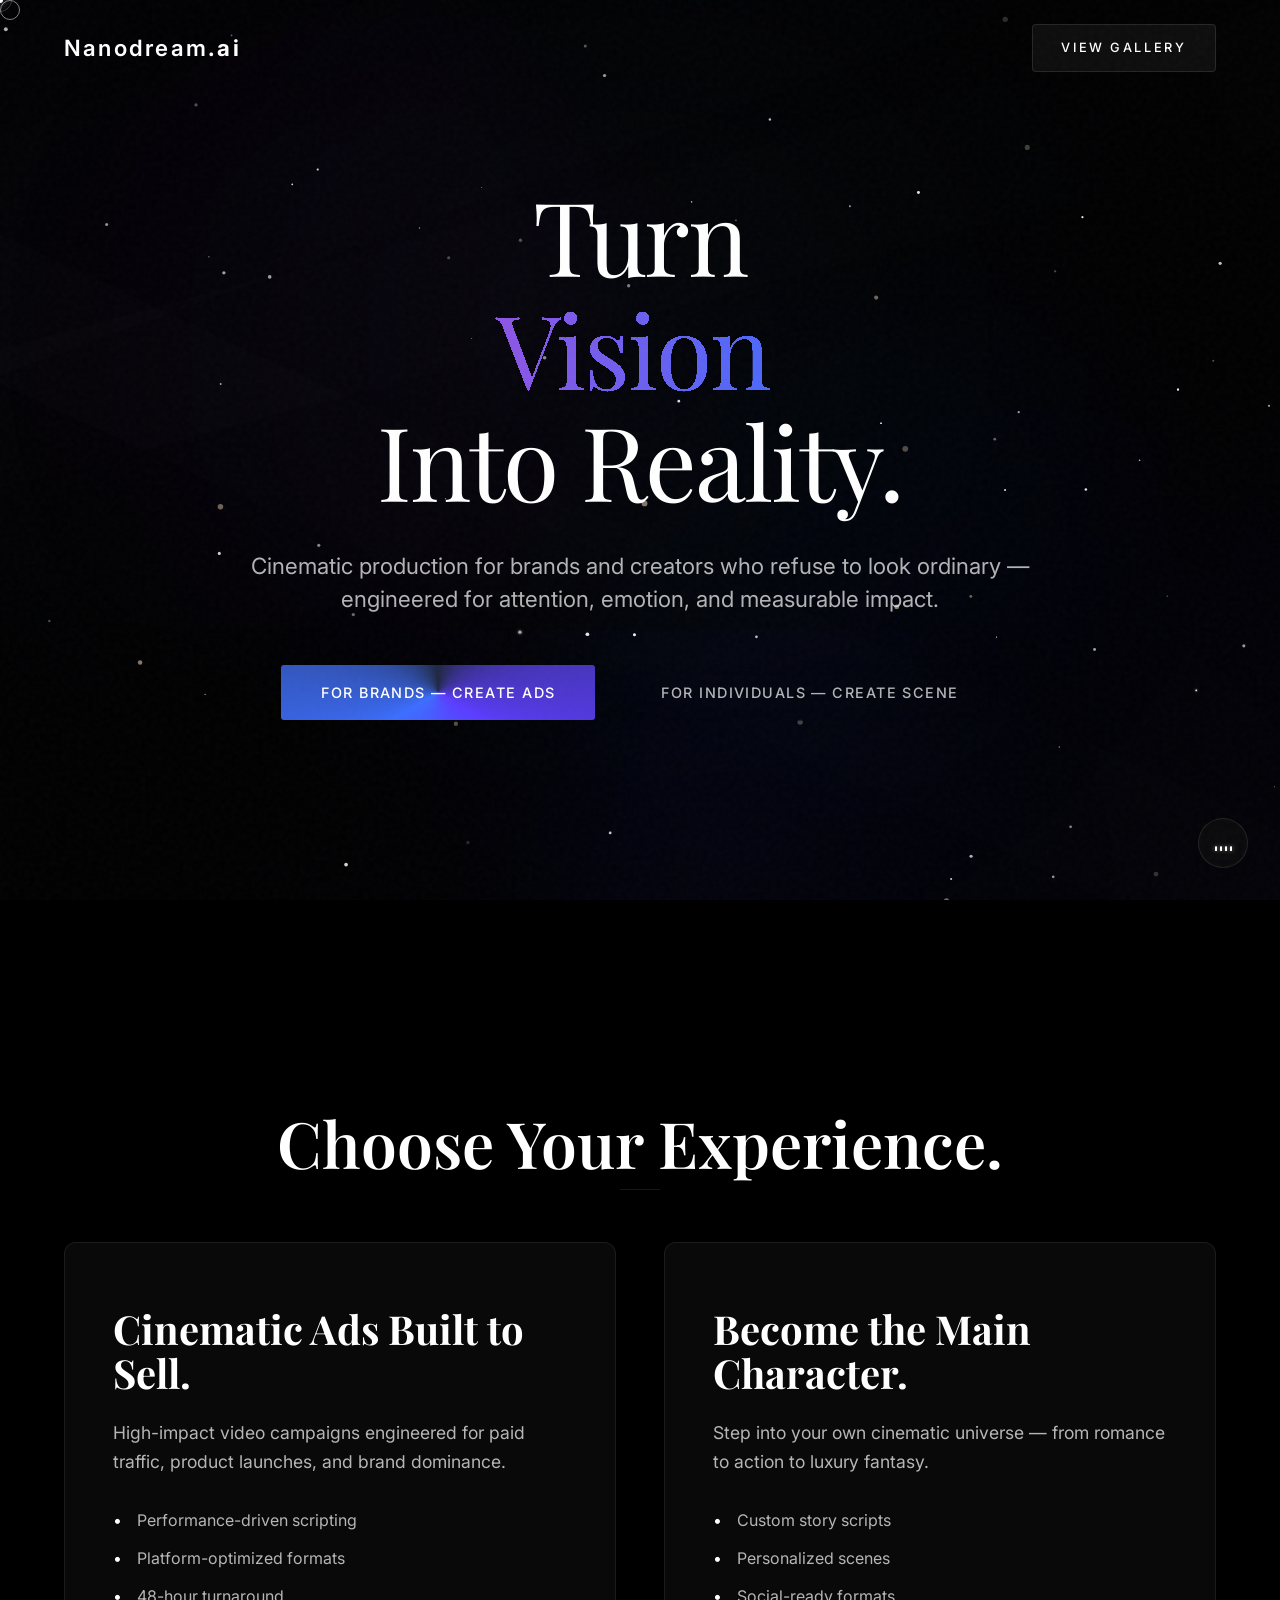
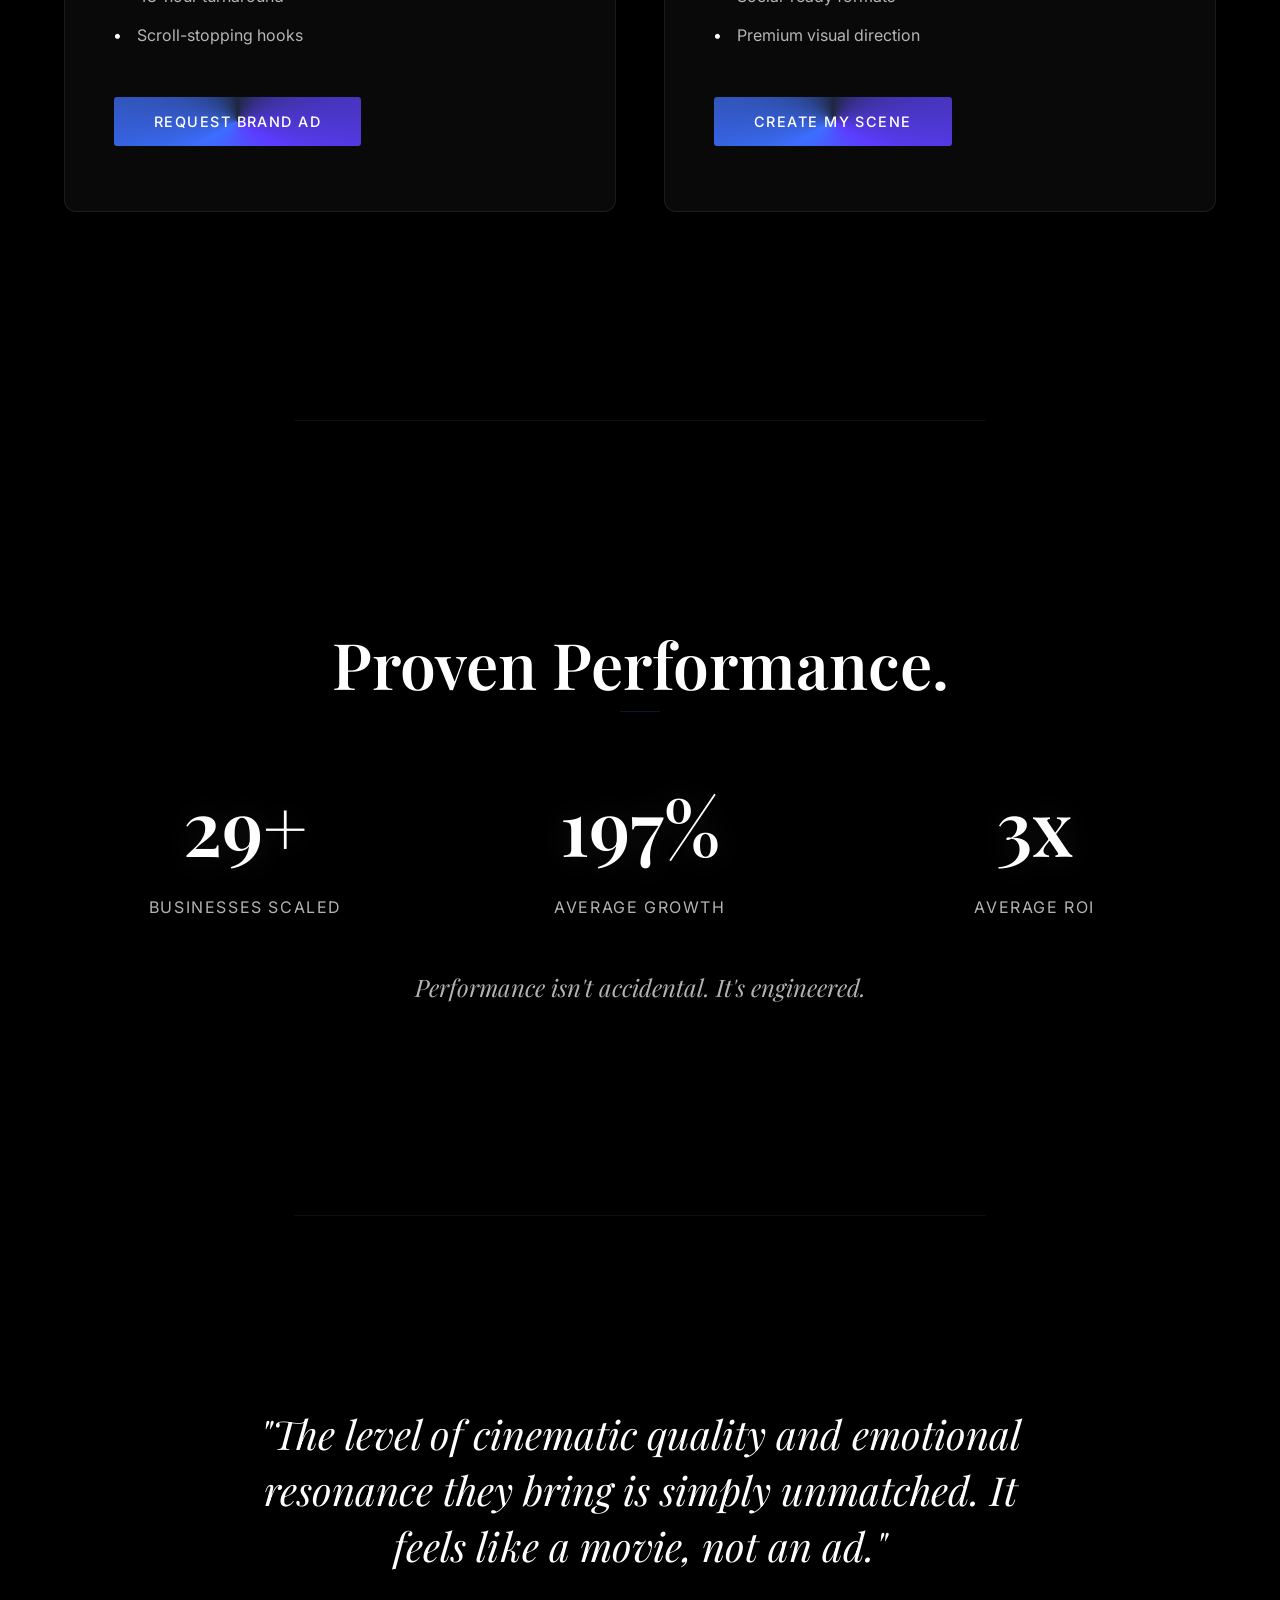
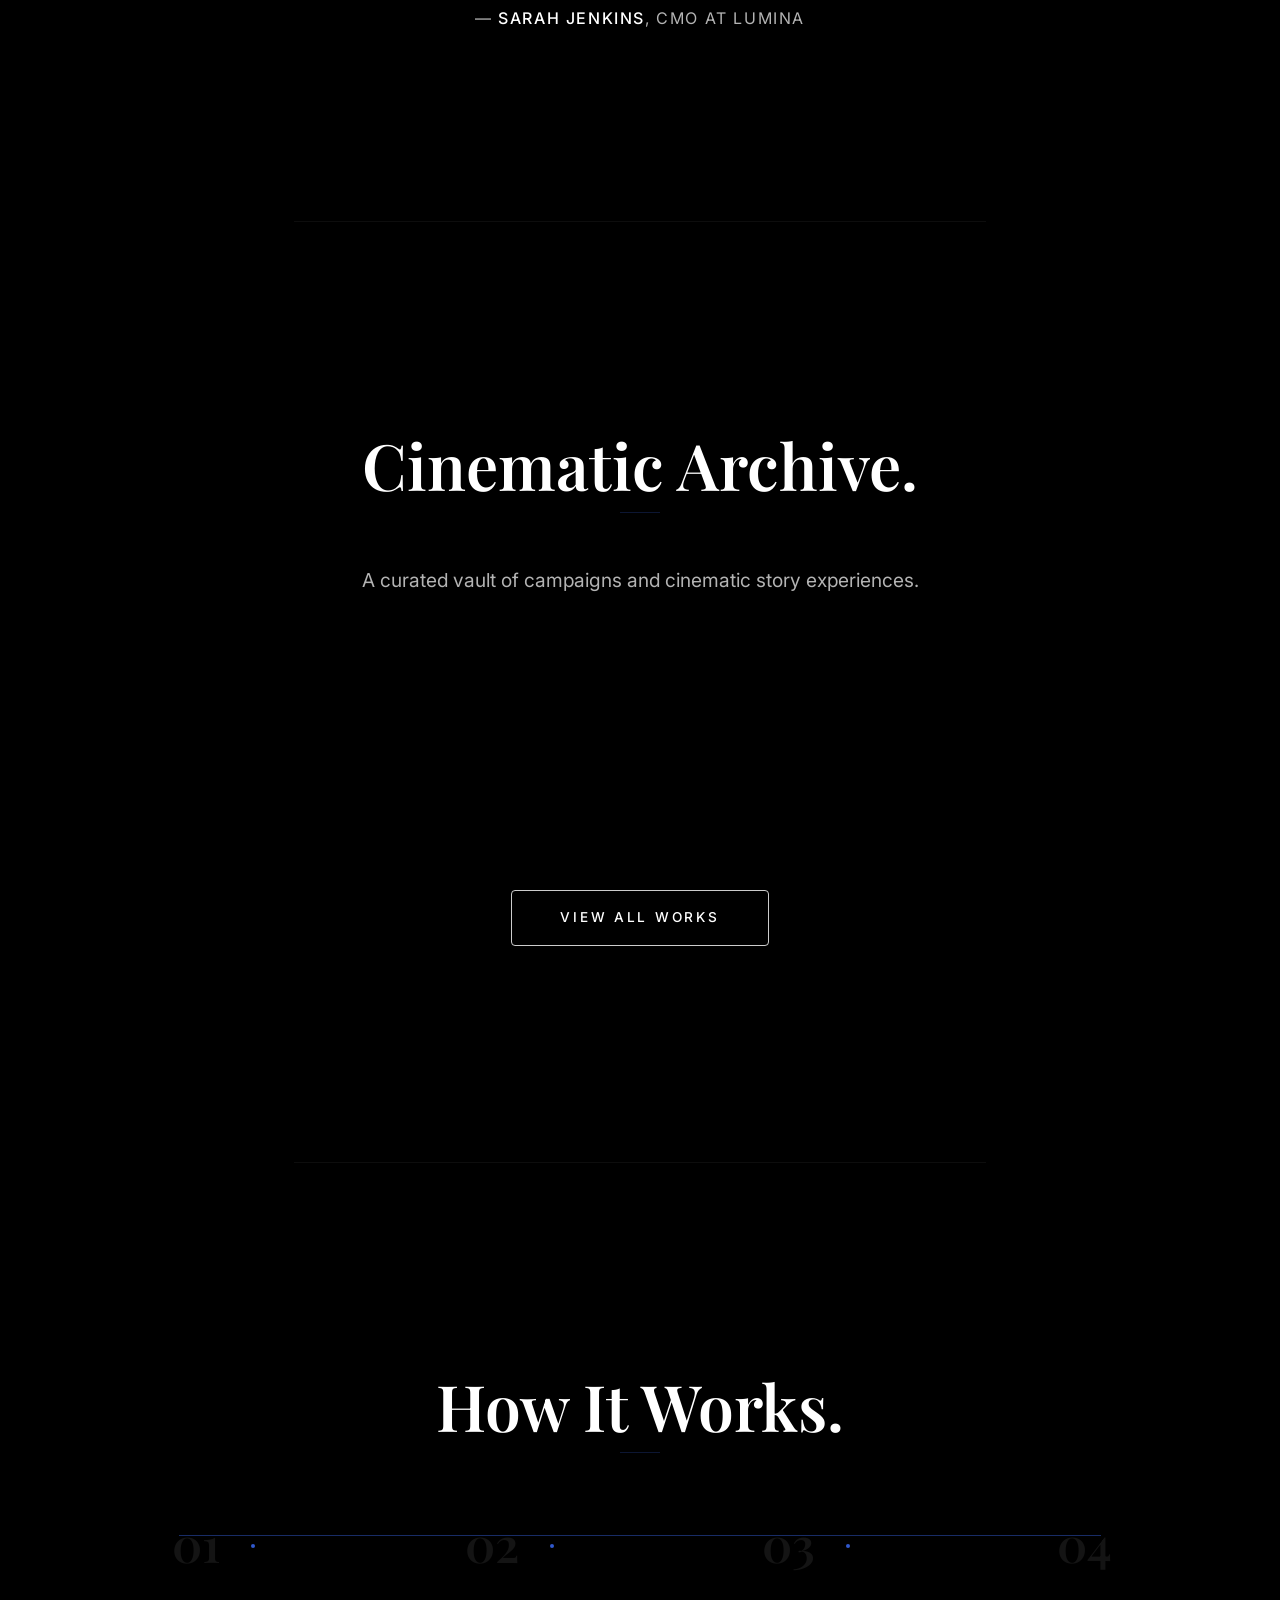
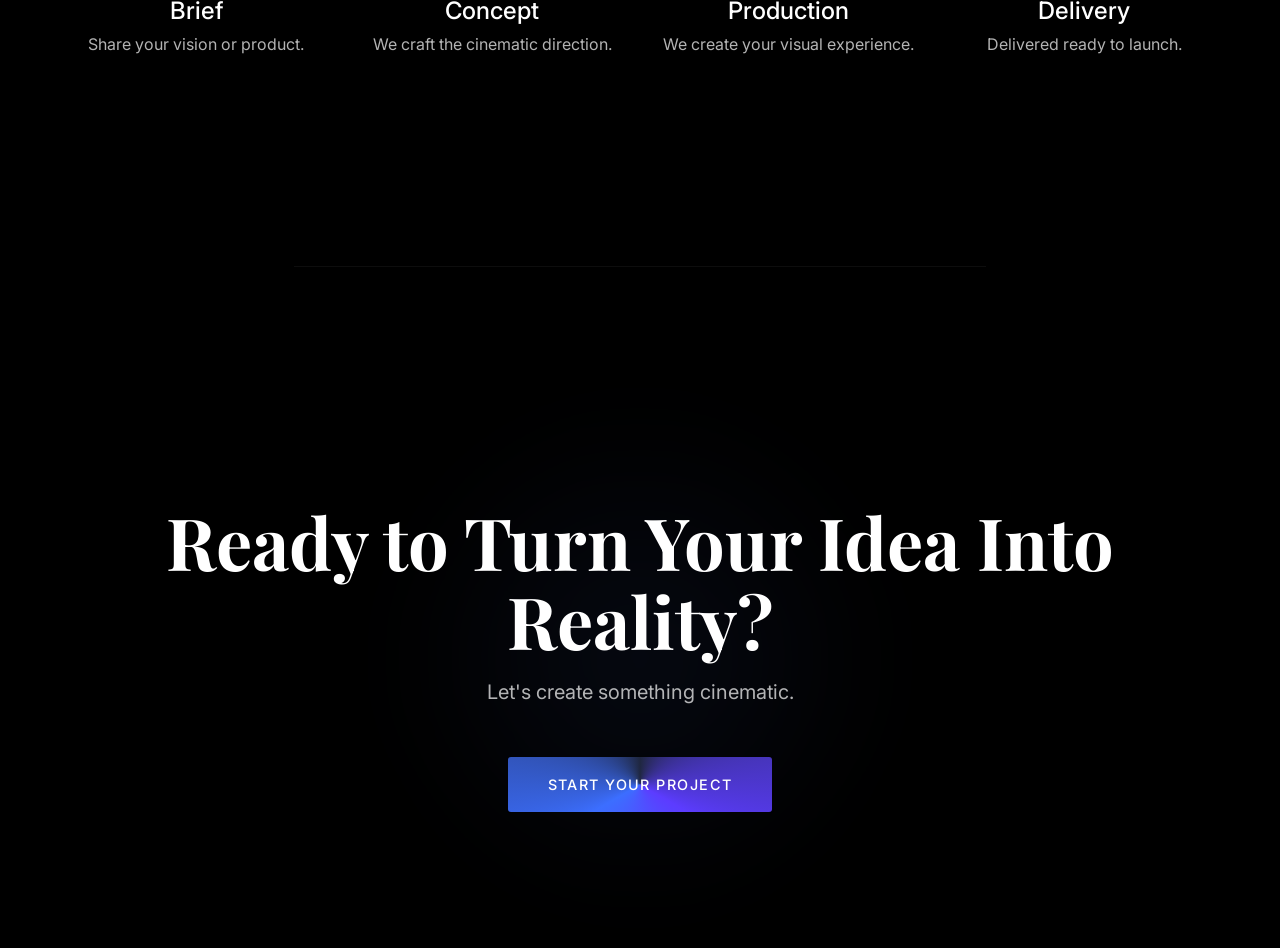
==== index.html @ 4ea8f108 "Add files via upload" ====
<!DOCTYPE html>
<html lang="en">

<head>
    <meta charset="UTF-8">
    <meta name="viewport" content="width=device-width, initial-scale=1.0">
    <title>nanodream.ai - Cinematic Production Studio</title>
    <meta name="description"
        content="Cinematic production for brands and creators who refuse to look ordinary — engineered for attention, emotion, and measurable impact.">

    <!-- Google Fonts -->
    <link rel="preconnect" href="https://fonts.googleapis.com">
    <link rel="preconnect" href="https://fonts.gstatic.com" crossorigin>
    <link
        href="https://fonts.googleapis.com/css2?family=Inter:wght@400;500;600&family=Playfair+Display:wght@400;600;700&display=swap"
        rel="stylesheet">

    <link rel="stylesheet" href="styles.css">
</head>

<body>
    <!-- Premium Enhancements UI -->
    <div id="letterbox-top"></div>
    <div id="letterbox-bottom"></div>
    <div id="scroll-progress"></div>
    <div id="cursor-dot"></div>
    <div id="cursor-trail"></div>
    <div id="film-grain"></div>

    <!-- Deep Space Atmosphere System -->
    <div id="horizon-glow"></div>
    <div id="cosmic-dust">
        <div class="dust-lane lane-1"></div>
        <div class="dust-lane lane-2"></div>
        <div class="dust-lane lane-3"></div>
    </div>
    <div id="nebula-clouds">
        <div class="nebula-blob blob-1"></div>
        <div class="nebula-blob blob-2"></div>
        <div class="nebula-blob blob-3"></div>
        <div class="nebula-blob blob-4"></div>
        <div class="nebula-blob blob-5"></div>
    </div>
    <div id="orbital-ring"></div>
    <div id="shooting-star-container"></div>
    <canvas id="starchamber"></canvas>
    <canvas id="embers-canvas"></canvas>
    <div id="galaxy-mist"></div>

    <header class="site-header">
        <div class="brand-logo">Nanodream<span class="ai-suffix">.ai</span></div>
        <a href="archive.html" class="header-cta">VIEW GALLERY</a>
    </header>

    <main class="content-wrapper">
        <!-- Section 1: Hero -->
        <section class="hero-section" id="hero">
            <div class="hero-content">
                <h1 class="headline-stacked">
                    <div class="hero-light-sweep"></div>
                    <span class="line">Turn</span>
                    <span class="morphing-container">
                        <span id="morphing-text" class="morph-word gradient-text">Vision</span>
                    </span>
                    <span class="line">Into Reality.</span>
                </h1>

                <p class="hero-subheadline">
                    Cinematic production for brands and creators who refuse to look ordinary&nbsp;— engineered for
                    attention, emotion, and measurable impact.
                </p>

                <div class="hero-actions">
                    <a href="#brands" class="btn btn-primary glow-effect">For Brands — Create Ads</a>
                    <a href="#individuals" class="btn btn-secondary">For Individuals — Create Scene</a>
                </div>
            </div>
        </section>

        </section>

        <!-- Section 2: Choose Your Experience -->
        <section class="choose-experience" id="experience">
            <h2 class="section-title">Choose Your Experience.</h2>

            <div class="cards-grid">
                <!-- Card 1 -->
                <div class="glass-card" id="brands">
                    <h3 class="card-title">Cinematic Ads Built to Sell.</h3>
                    <p class="card-text">High-impact video campaigns engineered for paid traffic, product launches, and
                        brand dominance.</p>
                    <ul class="card-bullets">
                        <li>Performance-driven scripting</li>
                        <li>Platform-optimized formats</li>
                        <li>48-hour turnaround</li>
                        <li>Scroll-stopping hooks</li>
                    </ul>
                    <button class="btn btn-primary compact w-100 trigger-intake">Request Brand Ad</button>
                </div>

                <!-- Card 2 -->
                <div class="glass-card" id="individuals">
                    <h3 class="card-title">Become the Main Character.</h3>
                    <p class="card-text">Step into your own cinematic universe — from romance to action to luxury
                        fantasy.</p>
                    <ul class="card-bullets">
                        <li>Custom story scripts</li>
                        <li>Personalized scenes</li>
                        <li>Social-ready formats</li>
                        <li>Premium visual direction</li>
                    </ul>
                    <button class="btn btn-primary compact w-100 trigger-intake">Create My Scene</button>
                </div>
            </div>
        </section>

        <hr class="section-divider">

        <!-- Section 3: Proven Performance -->
        <section class="performance-section" id="performance">
            <div class="section-header">
                <h2 class="section-title">Proven Performance.</h2>
            </div>
            <div class="metrics-grid">
                <div class="metric">
                    <span class="metric-number" data-target="30" data-suffix="+">0</span>
                    <span class="metric-label">Businesses Scaled</span>
                </div>
                <div class="metric">
                    <span class="metric-number" data-target="200" data-suffix="%">0</span>
                    <span class="metric-label">Average Growth</span>
                </div>
                <div class="metric">
                    <span class="metric-number" data-target="4" data-suffix="x">0</span>
                    <span class="metric-label">Average ROI</span>
                </div>
            </div>
            <div class="section-header">
                <p class="performance-subtext">Performance isn't accidental. It's engineered.</p>
            </div>
        </section>

        <!-- Section: Testimonials -->
        <hr class="section-divider">
        <section class="testimonials-section">
            <div class="testimonial-container">
                <blockquote id="testimonial-quote">"The level of cinematic quality and emotional resonance they bring is
                    simply unmatched. It feels like a movie, not an ad."</blockquote>
                <cite id="testimonial-author">— <span class="author-name">Sarah Jenkins</span>, <span
                        class="author-title">CMO at Lumina</span></cite>
            </div>
        </section>

        <hr class="section-divider">

        <!-- Section 4: Cinematic Archive -->
        <section class="archive-section" id="archive">
            <div class="section-header">
                <h2 class="section-title">Cinematic Archive.</h2>
                <p class="section-subtext">A curated vault of campaigns and cinematic story experiences.</p>
            </div>

            <div class="archive-preview-grid">
                <div class="archive-card vimeo-embed-item">
                    <div class="vimeo-container" style="padding-top:56.25%;">
                        <iframe src="https://player.vimeo.com/video/1166649949?badge=0&amp;autopause=0" frameborder="0"
                            allow="autoplay; fullscreen"
                            style="position:absolute;top:0;left:0;width:100%;height:100%;"></iframe>
                    </div>
                </div>
                <div class="archive-card vimeo-embed-item">
                    <div class="vimeo-container" style="padding-top:56.25%;">
                        <iframe src="https://player.vimeo.com/video/1166650022?badge=0&amp;autopause=0" frameborder="0"
                            allow="autoplay; fullscreen"
                            style="position:absolute;top:0;left:0;width:100%;height:100%;"></iframe>
                    </div>
                </div>
                <div class="archive-card vimeo-embed-item">
                    <div class="vimeo-container" style="padding-top:56.25%;">
                        <iframe src="https://player.vimeo.com/video/1166660830?badge=0&amp;autopause=0" frameborder="0"
                            allow="autoplay; fullscreen"
                            style="position:absolute;top:0;left:0;width:100%;height:100%;"></iframe>
                    </div>
                </div>
            </div>

            <div class="archive-cta-wrapper" style="text-align:center; margin-top:3rem;">
                <a href="archive.html" class="btn btn-ghost">VIEW ALL WORKS</a>
            </div>
        </section>

        <hr class="section-divider">

        <!-- Section 5: How It Works -->
        <section class="how-it-works-section" id="process">
            <h2 class="section-title">How It Works.</h2>
            <div class="steps-container">
                <div class="steps-timeline-line"></div>

                <div class="step fade-in">
                    <div class="step-number">01</div>
                    <h3 class="step-title">Brief</h3>
                    <p class="step-desc">Share your vision or product.</p>
                </div>
                <div class="step fade-in">
                    <div class="step-number">02</div>
                    <h3 class="step-title">Concept</h3>
                    <p class="step-desc">We craft the cinematic direction.</p>
                </div>
                <div class="step fade-in">
                    <div class="step-number">03</div>
                    <h3 class="step-title">Production</h3>
                    <p class="step-desc">We create your visual experience.</p>
                </div>
                <div class="step fade-in">
                    <div class="step-number">04</div>
                    <h3 class="step-title">Delivery</h3>
                    <p class="step-desc">Delivered ready to launch.</p>
                </div>
            </div>
        </section>

        <hr class="section-divider">

        <!-- Final CTA -->
        <footer class="final-cta">
            <div class="cta-glow"></div>
            <h2 class="cta-headline">Ready to Turn Your Idea Into Reality?</h2>
            <p class="cta-subtext">Let's create something cinematic.</p>
            <a href="#" class="btn btn-primary glow-effect lg">Start Your Project</a>
        </footer>
    </main>

    <!-- Video Modal -->
    <div class="video-modal" id="videoModal">
        <button class="close-modal">&times;</button>
        <div class="modal-content">
            <video id="modalVideo" controls playsinline>
                <source src="" type="video/mp4">
            </video>
        </div>
    </div>

    <!-- Ambient Sound Toggle -->
    <button id="sound-toggle" aria-label="Toggle ambient sound">
        <div class="sound-visualizer">
            <div class="sound-bar"></div>
            <div class="sound-bar"></div>
            <div class="sound-bar"></div>
            <div class="sound-bar"></div>
        </div>
    </button>

    <!-- Blur Filter for Morphing text -->
    <svg style="display:none;">
        <defs>
            <filter id="threshold">
                <feGaussianBlur in="SourceGraphic" stdDeviation="0.5" result="blur" class="morph-blur" />
                <feColorMatrix in="blur" mode="matrix" values="1 0 0 0 0  0 1 0 0 0  0 0 1 0 0  0 0 0 18 -7"
                    result="goo" />
                <feComposite in="SourceGraphic" in2="goo" operator="atop" />
            </filter>
        </defs>
    </svg>

    <!-- Cinematic Intake Modal -->
    <div class="intake-modal" id="intake-modal">
        <div class="intake-overlay close-intake-trigger"></div>
        <div class="intake-content">
            <button class="close-intake close-intake-trigger">✕</button>

            <div class="intake-header">
                <div class="step-counter" id="step-counter">Step 1 of 4</div>
                <div class="progress-bar-container">
                    <div class="progress-bar-fill" id="intake-progress"></div>
                </div>
            </div>

            <div class="intake-body">
                <form id="intake-form" action="https://formspree.io/f/mojnnrna" method="POST">
                    <!-- Hidden fields for non-input selections -->
                    <input type="hidden" name="project_type" id="hidden-project-type">
                    <input type="hidden" name="timeline" id="hidden-timeline">

                    <!-- Step 1: Project Type -->
                    <div class="intake-step active" id="step-1">
                        <h2 class="intake-title">What are we creating?</h2>
                        <div class="selectable-cards-grid">
                            <div class="selectable-card" data-type="Brand Ad">
                                <h3>Brand Ad</h3>
                                <p>Cinematic ad engineered for paid traffic and conversions.</p>
                            </div>
                            <div class="selectable-card" data-type="Personal Scene">
                                <h3>Personal Scene</h3>
                                <p>Step into your own cinematic universe.</p>
                            </div>
                        </div>
                        <div id="type-error" class="form-error">Please select a project type</div>
                    </div>

                    <!-- Step 2: Vision -->
                    <div class="intake-step" id="step-2">
                        <h2 class="intake-title">Describe your vision</h2>
                        <div class="form-group">
                            <textarea id="vision-text" name="vision"
                                placeholder="Tell us about your idea, product, or story..." rows="4"></textarea>
                        </div>
                        <div class="form-group">
                            <input type="text" id="vision-links" name="references"
                                placeholder="Reference links (Instagram, Pinterest, YouTube) - Optional">
                        </div>
                        <button type="button" class="btn btn-primary btn-next" data-next="3">Next</button>
                    </div>

                    <!-- Step 3: Timeline -->
                    <div class="intake-step" id="step-3">
                        <h2 class="intake-title">When do you need it?</h2>
                        <div class="pill-group">
                            <div class="option-pill" data-timeline="Rush">⚡ Rush (24 hours)</div>
                            <div class="option-pill" data-timeline="Standard">📅 Standard (3–7 days)</div>
                            <div class="option-pill" data-timeline="Flexible">🎬 Flexible</div>
                        </div>
                    </div>

                    <!-- Step 4: Contact -->
                    <div class="intake-step" id="step-4">
                        <h2 class="intake-title">Where should we reach you?</h2>
                        <div class="form-group">
                            <input type="text" id="contact-name" name="name" placeholder="Name">
                        </div>
                        <div class="form-group">
                            <input type="email" id="contact-email" name="email" placeholder="Email">
                        </div>
                        <div class="form-group">
                            <input type="text" id="contact-phone" name="contact_method"
                                placeholder="WhatsApp or Telegram number (Optional)">
                        </div>
                        <button type="submit" class="btn btn-primary" id="submit-brief">Submit Brief</button>
                    </div>
                </form>

                <!-- Success State -->
                <div class="intake-step" id="step-success">
                    <div class="success-icon">
                        <svg class="checkmark" xmlns="http://www.w3.org/2000/svg" viewBox="0 0 52 52">
                            <circle class="checkmark-circle" cx="26" cy="26" r="25" fill="none" />
                            <path class="checkmark-check" fill="none" d="M14.1 27.2l7.1 7.2 16.7-16.8" />
                        </svg>
                    </div>
                    <h2 class="intake-title">Your brief has been received.</h2>
                    <p class="intake-desc">We'll reach out within 24 hours with a cinematic concept tailored to your
                        vision.</p>
                    <div class="success-actions">
                        <a href="https://t.me/avoxmanager?text=Hi%20NanoDream,%20I%27d%20like%20to%20discuss%20a%20cinematic%20project.%20Can%20you%20share%20the%20next%20steps%3F"
                            target="_blank" class="btn btn-primary"
                            style="display:block;width:100%;text-align:center;">Message via Telegram</a>
                    </div>
                </div>
            </div>
        </div>
    </div>

    <div class="custom-cursor" id="custom-cursor"></div>
    <script src="https://player.vimeo.com/api/player.js"></script>
    <script src="script.js"></script>
</body>

</html>
---- styles.css ----
/* Base Reset & Variables */
:root {
    --bg-dark: #000000;
    --navy-deep: #000000;
    --mist-blue: rgba(20, 30, 60, 0.2);
    --text-primary: #ffffff;
    --text-muted: rgba(255, 255, 255, 0.7);
    --glass-bg: rgba(15, 15, 15, 0.6);
    --glass-border: rgba(255, 255, 255, 0.08);
    --glass-hover: rgba(255, 255, 255, 0.1);
    --btn-glow: rgba(60, 110, 255, 0.25);

    --font-serif: 'Playfair Display', serif;
    --font-sans: 'Inter', sans-serif;

    --transition-slow: 0.8s cubic-bezier(0.2, 0.8, 0.2, 1);
    --transition-med: 0.4s ease-out;
}

* {
    margin: 0;
    padding: 0;
    box-sizing: border-box;
}

body {
    background: #000000 !important;
    color: var(--text-primary);
    font-family: var(--font-sans);
    line-height: 1.6;
    overflow-x: hidden;
    cursor: none;
    min-height: 100vh;
}

/* Custom Cursor */
.custom-cursor {
    width: 20px;
    height: 20px;
    border: 1px solid rgba(255, 255, 255, 0.5);
    border-radius: 50%;
    pointer-events: none !important;
    position: fixed;
    top: 0;
    left: 0;
    z-index: 9999;
    transition: transform 0.1s ease-out;
    background: transparent;
    mix-blend-mode: difference;
}

.custom-cursor.hover {
    transform: scale(2.5);
    background: rgba(255, 255, 255, 0.1);
    border-color: rgba(255, 255, 255, 0.4);
}

.form-error {
    color: #ff4d4d;
    font-size: 0.85rem;
    margin-top: 5px;
    height: 18px;
    opacity: 0;
    transition: opacity 0.3s ease;
}

.form-error.visible {
    opacity: 1;
}

.form-group.has-error input,
.form-group.has-error textarea {
    border-color: #ff4d4d !important;
}

@media (pointer: fine) {
    * {
        cursor: none !important;
    }
}

/* Deep Space Atmosphere System */
#horizon-glow {
    position: fixed;
    bottom: 0;
    left: 0;
    width: 100vw;
    height: 30vh;
    background: radial-gradient(circle at bottom center, rgba(40, 50, 120, 0.08) 0%, transparent 70%);
    pointer-events: none;
    z-index: -2;
}

#cosmic-dust {
    position: fixed;
    top: 0;
    left: 0;
    width: 100vw;
    height: 100vh;
    pointer-events: none;
    z-index: -3;
    overflow: hidden;
}

.dust-lane {
    position: absolute;
    width: 200vw;
    height: 15vh;
    background: rgba(255, 255, 255, 0.008);
    left: -50vw;
}

.lane-1 {
    top: 20vh;
    transform: rotate(-15deg);
}

.lane-2 {
    top: 60vh;
    transform: rotate(25deg);
}

.lane-3 {
    top: -10vh;
    transform: rotate(-20deg);
    height: 25vh;
}

#nebula-clouds {
    position: fixed;
    top: 0;
    left: 0;
    width: 100vw;
    height: 100vh;
    pointer-events: none;
    z-index: -4;
    overflow: hidden;
}

.nebula-blob {
    position: absolute;
    border-radius: 50%;
    filter: blur(80px);
    opacity: 0.06;
    animation: driftNebula 70s infinite alternate cubic-bezier(0.4, 0, 0.2, 1);
}

.blob-1 {
    width: 800px;
    height: 800px;
    background: rgba(40, 20, 80, 1);
    top: -100px;
    left: -200px;
    animation-duration: 80s;
}

.blob-2 {
    width: 900px;
    height: 900px;
    background: rgba(20, 30, 70, 1);
    bottom: -300px;
    right: -200px;
    animation-delay: -20s;
}

.blob-3 {
    width: 600px;
    height: 600px;
    background: rgba(15, 40, 50, 1);
    top: 30vh;
    right: 10vw;
    animation-duration: 90s;
    animation-delay: -40s;
}

.blob-4 {
    width: 700px;
    height: 700px;
    background: rgba(50, 20, 40, 1);
    bottom: 20vh;
    left: 5vw;
    animation-duration: 65s;
    animation-delay: -10s;
}

.blob-5 {
    width: 1000px;
    height: 1000px;
    background: rgba(30, 25, 90, 1);
    top: 50vh;
    left: 40vw;
    opacity: 0.04;
    animation-duration: 100s;
}

@keyframes driftNebula {
    0% {
        transform: translate(0, 0) scale(1);
    }

    100% {
        transform: translate(5vw, 5vh) scale(1.1);
    }
}

#orbital-ring {
    width: 1200px;
    height: 300px;
    border: 1px solid rgba(255, 255, 255, 0.02);
    border-radius: 50%;
    position: fixed;
    top: 50vh;
    left: 50%;
    transform: translate(-50%, -50%) rotateX(75deg) rotateZ(0deg);
    pointer-events: none;
    z-index: -2;
    animation: rotateRing 120s linear infinite;
    transform-style: preserve-3d;
}

@keyframes rotateRing {
    to {
        transform: translate(-50%, -50%) rotateX(75deg) rotateZ(360deg);
    }
}

#shooting-star-container {
    position: fixed;
    top: 0;
    left: 0;
    width: 100vw;
    height: 100vh;
    pointer-events: none;
    z-index: -1;
    overflow: hidden;
}

.shooting-star {
    position: absolute;
    width: 150px;
    height: 1px;
    background: linear-gradient(90deg, rgba(255, 255, 255, 1) 0%, rgba(255, 255, 255, 0) 100%);
    box-shadow: 0 0 4px rgba(255, 255, 255, 0.8);
    opacity: 0;
    animation: shootStar 0.6s cubic-bezier(0.1, 0.8, 0.3, 1) forwards;
}

@keyframes shootStar {
    0% {
        opacity: 0;
        transform: translateX(300px) translateY(300px);
    }

    10% {
        opacity: 1;
    }

    90% {
        opacity: 1;
    }

    100% {
        opacity: 0;
        transform: translateX(300px) translateY(300px);
    }
}

/* Background System */

#starchamber {
    position: fixed;
    top: 0;
    left: 0;
    width: 100vw;
    height: 100vh;
    z-index: -2;
    pointer-events: none;
}

#embers-canvas {
    position: fixed;
    top: 0;
    left: 0;
    width: 100vw;
    height: 100vh;
    z-index: -1;
    pointer-events: none;
}

#galaxy-mist {
    position: fixed;
    top: -10vh;
    left: -10vw;
    width: 120vw;
    height: 120vh;
    background: radial-gradient(circle at 50% 40%, var(--mist-blue) 0%, transparent 60%);
    filter: blur(80px);
    z-index: -1;
    pointer-events: none;
    opacity: 0.8;
    animation: driftMist 60s infinite alternate linear;
}

@keyframes driftMist {
    0% {
        transform: scale(1) translate(0, 0);
    }

    100% {
        transform: scale(1.1) translate(2%, 3%);
    }
}

/* Layout */
.content-wrapper {
    position: relative;
    z-index: 1;
    max-width: 1400px;
    margin: 0 auto;
    padding: 0 5%;
}

section {
    padding: 12vh 0;
    opacity: 0;
    transform: translateY(30px);
    transition: var(--transition-slow);
}

section.visible {
    opacity: 1;
    transform: translateY(0);
}

.section-title {
    font-family: var(--font-serif);
    font-size: clamp(2.5rem, 5vw, 4rem);
    text-align: center;
    margin-bottom: 4rem;
    font-weight: 600;
    position: relative;
    display: block;
    width: 100%;
}

.section-title::after {
    content: '';
    position: absolute;
    bottom: -12px;
    left: 50%;
    transform: translateX(-50%);
    width: 0;
    height: 1px;
    background: rgba(60, 110, 255, 0.2);
    transition: width 1.2s cubic-bezier(0.2, 0.8, 0.2, 1);
}

section.visible .section-title::after {
    width: 40px;
}

.section-header {
    text-align: center;
}

.section-subtext {
    text-align: center;
    color: var(--text-muted);
    font-size: 1.2rem;
    margin-top: 1rem;
    margin-bottom: 4rem;
}

/* --- Header & Navigation --- */
.site-header {
    position: fixed;
    top: 0;
    left: 0;
    width: 100%;
    z-index: 1000;
    display: flex;
    justify-content: space-between;
    align-items: center;
    padding: 1.5rem 5vw;
    background: transparent;
}

.brand-logo,
.header-cta {
    position: relative;
    z-index: 101;
}

.brand-logo {
    font-family: var(--font-sans);
    font-size: 1.4rem;
    font-weight: 600;
    letter-spacing: 0.1em;
    color: var(--text-primary);
}

.ai-suffix {
    animation: aiColorShift 6s ease infinite;
    font-weight: 700;
}

@keyframes aiColorShift {

    0%,
    100% {
        color: #9b51e0;
        text-shadow: 0 0 10px rgba(155, 81, 224, 0.3);
    }

    50% {
        color: #3c6eff;
        text-shadow: 0 0 10px rgba(60, 110, 255, 0.3);
    }
}

.header-cta {
    font-family: var(--font-sans);
    font-size: 0.8rem;
    font-weight: 500;
    letter-spacing: 0.2em;
    text-transform: uppercase;
    color: #fff;
    text-decoration: none;
    padding: 0.8rem 1.8rem;
    background: rgba(255, 255, 255, 0.05);
    backdrop-filter: blur(10px);
    -webkit-backdrop-filter: blur(10px);
    border: 1px solid rgba(255, 255, 255, 0.1);
    border-radius: 4px;
    transition: all 0.4s cubic-bezier(0.2, 0.8, 0.2, 1);
    position: relative;
    overflow: hidden;
}

.header-cta:hover {
    background: rgba(255, 255, 255, 0.1);
    border-color: #9b51e0;
    box-shadow: 0 0 20px rgba(155, 81, 224, 0.4);
    transform: translateY(-2px);
}

/* Typography */
h1,
h2,
h3 {
    line-height: 1.1;
}

.headline-stacked {
    font-family: var(--font-serif);
    font-size: clamp(3.5rem, 8vw, 7rem);
    display: flex;
    flex-direction: column;
    align-items: center;
    font-weight: 400;
    letter-spacing: -0.02em;
    margin-bottom: 2rem;
    position: relative;
}

.headline-stacked .line {
    display: block;
}

/* UI Elements */
.btn {
    display: inline-block;
    padding: 1rem 2.5rem;
    font-family: var(--font-sans);
    text-transform: uppercase;
    letter-spacing: 0.1em;
    font-size: 0.9rem;
    font-weight: 500;
    text-decoration: none;
    border-radius: 4px;
    transition: var(--transition-med);
    cursor: pointer;
    backdrop-filter: blur(10px);
    -webkit-backdrop-filter: blur(10px);
    position: relative;
    overflow: hidden;
}

/* Button Shine Sweep Effect */
.btn::after {
    content: '';
    position: absolute;
    top: -50%;
    left: -150%;
    width: 50%;
    height: 200%;
    background: linear-gradient(to right, rgba(255, 255, 255, 0) 0%, rgba(255, 255, 255, 0.2) 50%, rgba(255, 255, 255, 0) 100%);
    transform: rotate(30deg);
    transition: none;
    pointer-events: none;
}

.btn:hover::after {
    animation: shineSweep 0.6s ease-in-out forwards;
}

@keyframes shineSweep {
    0% {
        left: -100%;
        top: -50%;
    }

    100% {
        left: 200%;
        top: -50%;
    }
}

.btn-primary {
    background: var(--glass-bg);
    border: 1px solid var(--glass-border);
    color: var(--text-primary);
    /* Prepare for animated conic border */
    background-clip: padding-box;
    border: 1px solid transparent;
}

.btn-primary::before {
    content: '';
    position: absolute;
    top: -2px;
    left: -2px;
    right: -2px;
    bottom: -2px;
    background: conic-gradient(from 0deg, #1f2740, #5c3cff, #3c6eff, #1f2740);
    z-index: -1;
    border-radius: 4px;
    animation: rotateGradientBorder 4s linear infinite;
}

@keyframes rotateGradientBorder {
    0% {
        transform: rotate(0deg);
    }

    100% {
        transform: rotate(360deg);
    }
}

.btn-primary:hover {
    background: var(--glass-hover);
    transform: translateY(-2px);
}

.btn-secondary {
    background: transparent;
    border: 1px solid transparent;
    color: var(--text-muted);
}

.btn-secondary:hover {
    color: var(--text-primary);
}

.btn-ghost {
    display: inline-block;
    padding: 1rem 3rem;
    font-family: var(--font-sans);
    font-size: 0.85rem;
    font-weight: 500;
    letter-spacing: 0.2em;
    text-transform: uppercase;
    color: #fff;
    border: 1px solid rgba(255, 255, 255, 0.8);
    border-radius: 4px;
    background: transparent;
    text-decoration: none;
    transition: all 0.4s ease;
    cursor: pointer;
}

.btn-ghost:hover {
    color: #000;
    background: #fff;
    border-color: #fff;
}

.glow-effect:hover {
    box-shadow: 0 0 20px var(--btn-glow);
}

/* Hero Section */
.hero-section {
    min-height: 100vh;
    display: flex;
    align-items: center;
    justify-content: center;
    text-align: center;
    padding-top: 0;
    padding-bottom: 0;
    opacity: 1;
    /* Hero is visible immediately */
    transform: none;
}

.hero-subheadline {
    font-family: var(--font-sans);
    font-size: clamp(1.1rem, 1.8vw, 1.4rem);
    color: var(--text-muted);
    max-width: 800px;
    margin: 0 auto 3rem auto;
    line-height: 1.5;
}

.hero-actions {
    display: flex;
    gap: 1.5rem;
    justify-content: center;
    flex-wrap: wrap;
}


/* Morphing Text */
.morphing-container {
    display: inline-block;
    position: relative;
    /* ensure enough width for longest word 'Fantasy' */
    min-width: clamp(220px, 40vw, 400px);
    text-align: center;
    height: 1.1em;
    /* Ensure stable height */
}

.morph-word {
    position: absolute;
    left: 50%;
    top: 50%;
    transform: translate(-50%, -50%);
    width: 100%;
    padding-right: 0.15em;
    /* Prevent clipping for italic/clipped text */
    filter: url(#threshold) blur(0.2px);
    transition: opacity 1.5s cubic-bezier(0.4, 0, 0.2, 1), filter 1.5s cubic-bezier(0.4, 0, 0.2, 1);
    opacity: 1;
}

.morph-word.gradient-text {
    background: linear-gradient(90deg, #9b51e0, #3c6eff, silver, #9b51e0);
    background-size: 300% 300%;
    -webkit-background-clip: text;
    -webkit-text-fill-color: transparent;
    background-clip: text;
    color: transparent;
    animation: gradientShift 6s ease infinite;
}

@keyframes gradientShift {
    0% {
        background-position: 0% 50%;
    }

    50% {
        background-position: 100% 50%;
    }

    100% {
        background-position: 0% 50%;
    }
}

.morph-word.morph-out {
    opacity: 0;
    filter: blur(10px);
    /* Particle-like dissolve via blur & SVG filter */
}

.morph-word.morph-in {
    opacity: 1;
    filter: blur(0);
}

/* Hero Light Sweep */
.hero-light-sweep {
    position: absolute;
    top: 0;
    left: -100%;
    width: 20%;
    height: 100%;
    background: linear-gradient(90deg, transparent, rgba(255, 255, 255, 0.4), transparent);
    transform: skewX(-20deg);
    filter: blur(5px);
    pointer-events: none;
    z-index: 2;
    opacity: 0;
}

.hero-light-sweep.active {
    animation: heroSweep 1.5s cubic-bezier(0.4, 0, 0.2, 1);
}

@keyframes heroSweep {
    0% {
        left: -50%;
        opacity: 0;
    }

    10% {
        opacity: 1;
    }

    90% {
        opacity: 1;
    }

    100% {
        left: 150%;
        opacity: 0;
    }
}


/* Choose Experience */
.cards-grid {
    display: grid;
    grid-template-columns: repeat(2, 1fr);
    gap: 3rem;
    align-items: start;
}

/* Weightless Floating Animations */
@keyframes weightlessFloat {

    0%,
    100% {
        transform: translateY(0) rotate(0deg);
    }

    25% {
        transform: translateY(-10px) rotate(0.5deg);
    }

    50% {
        transform: translateY(-5px) rotate(-0.5deg);
    }

    75% {
        transform: translateY(-15px) rotate(0.3deg);
    }
}

.glass-card {
    background: var(--glass-bg);
    border: 1px solid var(--glass-border);
    border-radius: 12px;
    padding: 4rem 3rem;
    position: relative;
    overflow: hidden;
    transition: var(--transition-med);
    backdrop-filter: blur(20px);
    -webkit-backdrop-filter: blur(20px);
}

.cards-grid> :nth-child(2) {
    animation-duration: 15s;
    animation-delay: -2s;
}

.glass-card:hover {
    transform: translateY(-5px);
    background: var(--glass-hover);
    border-color: rgba(255, 255, 255, 0.15);
}

.card-title {
    font-family: var(--font-serif);
    font-size: 2.5rem;
    margin-bottom: 1.5rem;
}

.card-text {
    color: var(--text-muted);
    font-size: 1.1rem;
    margin-bottom: 2rem;
}

.card-bullets {
    list-style: none;
    margin-bottom: 3rem;
}

.card-bullets li {
    position: relative;
    padding-left: 1.5rem;
    margin-bottom: 0.8rem;
    color: var(--text-muted);
}

.card-bullets li::before {
    content: "•";
    position: absolute;
    left: 0;
    color: var(--text-primary);
}

/* Proven Performance */
.performance-section {
    text-align: center;
}

.metrics-grid {
    display: grid;
    grid-template-columns: repeat(3, 1fr);
    gap: 2rem;
    margin-bottom: 3rem;
}

.metric-number {
    display: block;
    font-family: var(--font-serif);
    font-size: clamp(3.5rem, 6vw, 5rem);
    font-weight: 600;
    margin-bottom: 0.5rem;
    /* Create a glowing text effect slightly */
    text-shadow: 0 0 30px rgba(255, 255, 255, 0.1);
}

.metric-label {
    font-size: 1rem;
    text-transform: uppercase;
    letter-spacing: 0.1em;
    color: var(--text-muted);
}

.performance-subtext {
    font-family: var(--font-serif);
    font-size: 1.5rem;
    font-style: italic;
    color: var(--text-muted);
}

/* Cinematic Archive */
.video-scroll-wrapper {
    position: relative;
    width: 100vw;
    margin-left: -50vw;
    left: 50%;
    /* Subtle fade masks at edges */
    -webkit-mask-image: linear-gradient(to right, transparent, black 15%, black 85%, transparent);
    mask-image: linear-gradient(to right, transparent, black 15%, black 85%, transparent);
    padding: 2rem 0;
}

.video-grid {
    display: flex;
    overflow-x: auto;
    scroll-snap-type: x cubic-bezier(0.2, 0.8, 0.2, 1);
    scroll-behavior: smooth;
    gap: 2rem;
    padding: 0 15vw;
}

.video-grid::-webkit-scrollbar {
    display: none;
}

.video-grid {
    -ms-overflow-style: none;
    scrollbar-width: none;
}

.video-item {
    position: relative;
    aspect-ratio: 16 / 9;
    width: clamp(300px, 45vw, 600px);
    flex-shrink: 0;
    scroll-snap-align: center;
    border-radius: 12px;
    overflow: hidden;
    cursor: pointer;
    box-shadow: 0 10px 30px rgba(0, 0, 0, 0.5);
    transition: var(--transition-med);
    background: #000;
}

/* Vimeo Embed Specific */
.vimeo-embed-item {
    cursor: default;
    animation: vimeoFadeIn 1.2s ease-out forwards;
    opacity: 0;
}

.vimeo-container {
    position: relative;
    width: 100%;
    z-index: 5;
}

@keyframes vimeoFadeIn {
    0% {
        opacity: 0;
        transform: scale(0.98);
    }

    100% {
        opacity: 1;
        transform: scale(1);
    }
}

/* Archive Preview Grid (Home Page) */
.archive-preview-grid {
    display: grid;
    grid-template-columns: repeat(3, 1fr);
    gap: 24px;
    padding: 0 5vw;
}

/* Archive Full Grid (Vault Page) */
.archive-grid {
    display: grid;
    grid-template-columns: repeat(3, 1fr);
    gap: 40px;
    padding: 0 5vw;
}

.archive-card {
    border-radius: 12px;
    overflow: hidden;
    box-shadow: 0 10px 30px rgba(0, 0, 0, 0.5);
    background: #000;
    transition: var(--transition-med);
}

.archive-card-tall {
    grid-row: span 2;
}

.archive-card:hover {
    transform: scale(1.02);
    box-shadow: 0 20px 40px rgba(0, 0, 0, 0.8), 0 0 30px rgba(255, 255, 255, 0.05);
}

@media (max-width: 1024px) {
    .archive-grid {
        grid-template-columns: repeat(2, 1fr);
        gap: 16px;
    }
}

@media (max-width: 600px) {
    .archive-grid {
        grid-template-columns: 1fr;
        gap: 20px;
        padding: 0 4vw;
    }

    .archive-card,
    .archive-card-tall {
        grid-column: auto !important;
        grid-row: auto !important;
    }
}

.video-item:hover {
    transform: scale(1.02);
    box-shadow: 0 20px 40px rgba(0, 0, 0, 0.8), 0 0 30px rgba(255, 255, 255, 0.05);
}

.video-thumbnail-container {
    width: 100%;
    height: 100%;
    position: relative;
    overflow: hidden;
    /* Ken burns */
}

.thumbnail-placeholder {
    width: 100%;
    height: 100%;
    display: flex;
    align-items: center;
    justify-content: center;
    position: absolute;
    top: 0;
    left: 0;
    z-index: 2;
    transition: opacity 0.5s ease;
    animation: kenBurnsFade 12s infinite alternate linear;
}

/* Offset animations for thumbnail grid */
.video-item:nth-child(1) .thumbnail-placeholder {
    animation-delay: 0s;
}

.video-item:nth-child(2) .thumbnail-placeholder {
    animation-delay: -4s;
}

.video-item:nth-child(3) .thumbnail-placeholder {
    animation-delay: -8s;
}

@keyframes kenBurnsFade {
    0% {
        transform: scale(1) translate(0, 0);
    }

    100% {
        transform: scale(1.08) translate(-1%, 1%);
    }
}

.play-icon {
    font-size: 2rem;
    color: rgba(255, 255, 255, 0.7);
    transition: transform 0.3s ease;
}

.video-item:hover .play-icon {
    transform: scale(1.1);
    color: white;
}

.hover-preview {
    position: absolute;
    top: 0;
    left: 0;
    width: 100%;
    height: 100%;
    object-fit: cover;
    opacity: 0;
    z-index: 1;
    transition: opacity 0.8s ease;
}

.video-item:hover .hover-preview {
    opacity: 1;
}

.video-item:hover .thumbnail-placeholder {
    opacity: 0;
}

/* Video Modal */
.video-modal {
    position: fixed;
    top: 0;
    left: 0;
    width: 100vw;
    height: 100vh;
    background: rgba(0, 0, 0, 0.95);
    z-index: 1000;
    display: flex;
    align-items: center;
    justify-content: center;
    opacity: 0;
    pointer-events: none;
    transition: opacity 0.4s ease;
    backdrop-filter: blur(10px);
}

.video-modal.active {
    opacity: 1;
    pointer-events: auto;
}

.modal-content {
    width: 90%;
    max-width: 1200px;
    aspect-ratio: 16 / 9;
}

.modal-content video {
    width: 100%;
    height: 100%;
    border-radius: 8px;
    border: 1px solid rgba(255, 255, 255, 0.1);
}

.close-modal {
    position: absolute;
    top: 2rem;
    right: 2rem;
    background: none;
    border: none;
    color: white;
    font-size: 3rem;
    cursor: pointer;
    line-height: 1;
    opacity: 0.7;
    transition: opacity 0.3s;
}

.close-modal:hover {
    opacity: 1;
}

/* How It Works */
.steps-container {
    display: grid;
    grid-template-columns: repeat(4, 1fr);
    gap: 2rem;
    position: relative;
}

.steps-timeline-line {
    position: absolute;
    top: 30px;
    /* align roughly below step number */
    left: 10%;
    width: 0%;
    height: 1px;
    background: rgba(60, 110, 255, 0.4);
    z-index: -1;
    transition: width 2s cubic-bezier(0.2, 0.8, 0.2, 1);
}

.how-it-works-section.visible .steps-timeline-line {
    width: 80%;
}

.step {
    text-align: center;
    position: relative;
}

.step-number {
    font-family: var(--font-serif);
    font-size: clamp(2rem, 4vw, 3rem);
    color: var(--glass-border);
    margin-bottom: 1rem;
    font-weight: 600;
    position: relative;
    display: inline-block;
    padding: 0 10px;
}

/* Dots on timeline */
.step-number::after {
    content: '';
    position: absolute;
    top: 50%;
    right: -25px;
    /* offset dot */
    width: 4px;
    height: 4px;
    border-radius: 50%;
    background: rgba(60, 110, 255, 0.8);
    opacity: 0;
    transition: opacity 0.5s ease 1.5s;
    /* delay until line reaches */
}

.how-it-works-section.visible .step-number::after {
    opacity: 1;
}

.step:last-child .step-number::after {
    display: none;
}

.step-title {
    font-size: 1.5rem;
    margin-bottom: 0.5rem;
    font-weight: 500;
}

.step-desc {
    color: var(--text-muted);
}

/* Final CTA */
.final-cta {
    position: relative;
    text-align: center;
    padding: 15vh 0;
    display: flex;
    flex-direction: column;
    align-items: center;
}

.cta-glow {
    position: absolute;
    top: 50%;
    left: 50%;
    transform: translate(-50%, -50%);
    width: 40vw;
    height: 40vw;
    background: radial-gradient(circle, rgba(40, 60, 120, 0.15) 0%, transparent 70%);
    filter: blur(40px);
    z-index: -1;
    pointer-events: none;
}

.cta-headline {
    font-family: var(--font-serif);
    font-size: clamp(2.5rem, 6vw, 4.5rem);
    margin-bottom: 1rem;
}

.cta-subtext {
    font-size: 1.25rem;
    color: var(--text-muted);
    margin-bottom: 3rem;
}

/* --- Premium Enhancements --- */

/* Film Grain */
#film-grain {
    position: fixed;
    top: 0;
    left: 0;
    width: 100vw;
    height: 100vh;
    pointer-events: none;
    z-index: 9999;
    opacity: 0.03;
    background-image: url("data:image/svg+xml,%3Csvg viewBox='0 0 200 200' xmlns='http://www.w3.org/2000/svg'%3E%3Cfilter id='noiseFilter'%3E%3CfeTurbulence type='fractalNoise' baseFrequency='0.85' numOctaves='3' stitchTiles='stitch'/%3E%3C/filter%3E%3Crect width='100%25' height='100%25' filter='url(%23noiseFilter)'/%3E%3C/svg%3E");
    animation: grainShake 1s steps(4) infinite;
}

@keyframes grainShake {

    0%,
    100% {
        transform: translate(0, 0);
    }

    25% {
        transform: translate(-1%, 1%);
    }

    50% {
        transform: translate(1%, -1%);
    }

    75% {
        transform: translate(-1%, -1%);
    }
}

/* Custom Cursor */
#cursor-dot,
#cursor-trail {
    position: fixed;
    top: 0;
    left: 0;
    pointer-events: none;
    border-radius: 50%;
    z-index: 99999;
    transform: translate(-50%, -50%);
    display: none;
}

@media (pointer: fine) {

    #cursor-dot,
    #cursor-trail {
        display: block;
    }
}

#cursor-dot {
    width: 6px;
    height: 6px;
    background: #fff;
    box-shadow: 0 0 10px rgba(255, 255, 255, 0.8);
}

#cursor-trail {
    width: 24px;
    height: 24px;
    border: 1px solid rgba(255, 255, 255, 0.2);
}

/* Cinematic Letterbox */
#letterbox-top,
#letterbox-bottom {
    position: fixed;
    left: 0;
    width: 100vw;
    height: 12vh;
    background: #000;
    z-index: 9000;
    pointer-events: none;
}

#letterbox-top {
    top: 0;
    animation: retractTop 2s cubic-bezier(0.7, 0, 0.3, 1) 0.5s forwards;
}

#letterbox-bottom {
    bottom: 0;
    animation: retractBottom 2s cubic-bezier(0.7, 0, 0.3, 1) 0.5s forwards;
}

@keyframes retractTop {
    to {
        transform: translateY(-100%);
    }
}

@keyframes retractBottom {
    to {
        transform: translateY(100%);
    }
}

/* Scroll Progress */
#scroll-progress {
    position: fixed;
    top: 0;
    left: 0;
    height: 2px;
    background: #3c6eff;
    width: 0%;
    z-index: 9990;
    box-shadow: 0 0 15px #3c6eff;
}

/* Choose Experience Section Spacing */
.choose-experience {
    margin-top: 100px;
}

/* Section Dividers */
.section-divider {
    border: none;
    border-bottom: 1px solid rgba(255, 255, 255, 0.05);
    margin: 100px auto;
    transition: width 1.5s cubic-bezier(0.2, 0.8, 0.2, 1);
}

.section-divider.active {
    width: 60%;
}

/* Testimonials */
.testimonials-section {
    padding: 10vh 0;
    text-align: center;
}

.testimonial-container {
    max-width: 800px;
    margin: 0 auto;
    transition: opacity 0.8s ease;
}

.testimonial-container.fade-out {
    opacity: 0;
}

#testimonial-quote {
    font-family: var(--font-serif);
    font-size: clamp(1.8rem, 4vw, 2.5rem);
    font-style: italic;
    color: var(--text-primary);
    margin-bottom: 2rem;
    line-height: 1.4;
}

#testimonial-author {
    font-family: var(--font-sans);
    font-size: 1rem;
    color: var(--text-muted);
    text-transform: uppercase;
    letter-spacing: 0.1em;
    font-style: normal;
}

.author-name {
    color: var(--text-primary);
    font-weight: 500;
}

/* Ambient Sound Toggle */
#sound-toggle {
    position: fixed;
    bottom: 2rem;
    right: 2rem;
    width: 50px;
    height: 50px;
    border-radius: 50%;
    background: var(--glass-bg);
    border: 1px solid var(--glass-border);
    color: var(--text-muted);
    z-index: 8000;
    display: flex;
    align-items: center;
    justify-content: center;
    backdrop-filter: blur(10px);
    transition: var(--transition-med);
}

#sound-toggle:hover {
    background: var(--glass-hover);
    color: var(--text-primary);
    border-color: rgba(255, 255, 255, 0.2);
    transform: scale(1.05);
}

/* --- Cinematic Intake Modal --- */
.intake-modal {
    position: fixed;
    top: 0;
    left: 0;
    width: 100vw;
    height: 100vh;
    z-index: 10000;
    display: flex;
    justify-content: center;
    align-items: center;
    pointer-events: none;
    opacity: 0;
    visibility: hidden;
    transition: opacity 0.4s ease, visibility 0.4s ease;
}

.intake-modal.active {
    pointer-events: auto;
    opacity: 1;
    visibility: visible;
}

.intake-overlay {
    position: absolute;
    top: 0;
    left: 0;
    width: 100%;
    height: 100%;
    background: rgba(5, 7, 13, 0.96);
    backdrop-filter: blur(8px);
    -webkit-backdrop-filter: blur(8px);
}

.intake-content {
    position: relative;
    width: 100%;
    max-width: 580px;
    background: rgba(15, 15, 15, 0.6);
    border: 1px solid rgba(255, 255, 255, 0.1);
    border-radius: 12px;
    padding: 3rem;
    box-shadow: 0 20px 50px rgba(0, 0, 0, 0.8);
    backdrop-filter: blur(40px);
    -webkit-backdrop-filter: blur(40px);
    transform: scale(0.95);
    transition: transform 0.4s cubic-bezier(0.1, 0.8, 0.3, 1);
    overflow: hidden;
    /* Hide sliding steps */
}

.intake-modal.active .intake-content {
    transform: scale(1);
}

.close-intake {
    position: absolute;
    top: 1.5rem;
    right: 1.5rem;
    background: none;
    border: none;
    color: var(--text-muted);
    font-size: 1.2rem;
    cursor: pointer;
    z-index: 10;
    transition: color 0.3s;
}

.close-intake:hover {
    color: #fff;
}

.intake-header {
    margin-bottom: 2rem;
}

.step-counter {
    font-family: var(--font-sans);
    font-size: 0.8rem;
    color: var(--text-muted);
    text-transform: uppercase;
    letter-spacing: 0.1em;
    margin-bottom: 0.8rem;
}

.progress-bar-container {
    width: 100%;
    height: 2px;
    background: rgba(255, 255, 255, 0.1);
    border-radius: 2px;
    overflow: hidden;
}

.progress-bar-fill {
    height: 100%;
    width: 25%;
    background: #3c6eff;
    transition: width 0.4s ease;
}

.intake-title {
    font-family: var(--font-serif);
    font-size: 2rem;
    margin-bottom: 1.5rem;
    color: #fff;
    font-weight: 500;
}

.intake-desc {
    font-family: var(--font-sans);
    color: var(--text-muted);
    font-size: 1rem;
    margin-bottom: 2rem;
}

/* Step Sliding Logic */
.intake-body {
    position: relative;
    height: 400px;
    /* Base height, should fit forms */
}

.intake-step {
    position: absolute;
    top: 0;
    left: 0;
    width: 100%;
    box-sizing: border-box;
    opacity: 0;
    pointer-events: none;
    transform: translateX(50px);
    transition: opacity 0.4s ease, transform 0.4s ease;
}

.intake-step.active {
    opacity: 1;
    pointer-events: auto;
    transform: translateX(0);
}

.intake-step.slide-out-left {
    transform: translateX(-50px);
    opacity: 0;
}

/* Form Elements */
.selectable-cards-grid {
    display: flex;
    flex-direction: column;
    gap: 1rem;
}

.selectable-card {
    background: rgba(10, 12, 20, 0.6);
    border: 1px solid rgba(255, 255, 255, 0.05);
    border-radius: 8px;
    padding: 1.5rem;
    cursor: pointer;
    transition: var(--transition-med);
    position: relative;
    z-index: 1;
    overflow: hidden;
}

.selectable-card::before {
    content: '';
    position: absolute;
    top: -1px;
    left: -1px;
    right: -1px;
    bottom: -1px;
    background: conic-gradient(from 0deg, #1f2740, #5c3cff, #3c6eff, #1f2740);
    z-index: -1;
    border-radius: 8px;
    opacity: 0;
    transition: opacity 0.3s ease;
}

.selectable-card:hover {
    transform: translateY(-2px);
    background: rgba(20, 25, 40, 0.8);
}

.selectable-card:active,
.selectable-card.selected {
    border-color: transparent;
}

.selectable-card:active::before,
.selectable-card.selected::before {
    opacity: 1;
    animation: rotateGradientBorder 4s linear infinite;
}

.selectable-card h3 {
    font-family: var(--font-sans);
    font-size: 1.2rem;
    margin-bottom: 0.5rem;
    color: var(--text-primary);
}

.selectable-card p {
    font-size: 0.9rem;
    color: var(--text-muted);
}

.form-group {
    margin-bottom: 1.5rem;
}

.form-group input,
.form-group textarea {
    width: 100%;
    box-sizing: border-box;
    background: rgba(10, 12, 20, 0.6);
    border: 1px solid rgba(255, 255, 255, 0.1);
    border-radius: 4px;
    padding: 1rem;
    color: #fff;
    font-family: var(--font-sans);
    font-size: 1rem;
    transition: border-color 0.3s;
    outline: none;
}

.form-group textarea {
    resize: none;
}

.form-group input:focus,
.form-group textarea:focus {
    border-color: #3c6eff;
    box-shadow: 0 0 10px rgba(60, 110, 255, 0.2);
}

#sound-toggle {
    position: fixed;
    bottom: 2rem;
    right: 2rem;
    background: rgba(15, 15, 15, 0.6);
    border: 1px solid rgba(255, 255, 255, 0.1);
    color: #fff;
    padding: 1rem;
    border-radius: 50%;
    cursor: pointer;
    z-index: 1000;
    backdrop-filter: blur(10px);
    transition: all 0.3s ease;
    width: 50px;
    height: 50px;
    display: flex;
    align-items: center;
    justify-content: center;
}

.sound-visualizer {
    display: flex;
    align-items: flex-end;
    gap: 3px;
    height: 16px;
}

.sound-bar {
    width: 2px;
    height: 100%;
    background: #ffffff;
    border-radius: 1px;
    box-shadow: 0 0 8px rgba(255, 255, 255, 0.5);
    transform-origin: bottom;
    transform: scaleY(0.3);
    transition: transform 0.3s ease;
}

#sound-toggle.playing .sound-bar {
    animation: soundBarBounce 1s ease-in-out infinite;
}

#sound-toggle.playing .sound-bar:nth-child(1) {
    animation-duration: 0.8s;
    animation-delay: 0.1s;
}

#sound-toggle.playing .sound-bar:nth-child(2) {
    animation-duration: 1.1s;
    animation-delay: 0.3s;
}

#sound-toggle.playing .sound-bar:nth-child(3) {
    animation-duration: 0.9s;
    animation-delay: 0.2s;
}

#sound-toggle.playing .sound-bar:nth-child(4) {
    animation: soundBarBounce 1.2s ease-in-out infinite;
    animation-delay: 0.4s;
}

@keyframes soundBarBounce {

    0%,
    100% {
        transform: scaleY(0.3);
    }

    50% {
        transform: scaleY(1);
    }
}

.pill-group {
    display: flex;
    flex-direction: column;
    gap: 1rem;
}

.option-pill {
    background: rgba(10, 12, 20, 0.6);
    border: 1px solid rgba(255, 255, 255, 0.1);
    padding: 1.2rem;
    border-radius: 4px;
    text-align: center;
    cursor: pointer;
    font-family: var(--font-sans);
    font-weight: 500;
    transition: var(--transition-med);
}

.option-pill:hover {
    background: rgba(60, 110, 255, 0.1);
    border-color: rgba(60, 110, 255, 0.3);
}

.option-pill.selected {
    background: #3c6eff;
    border-color: #3c6eff;
    color: #fff;
}

/* Success State */
.success-icon {
    width: 60px;
    height: 60px;
    margin: 0 auto 1.5rem auto;
}

.checkmark {
    width: 100%;
    height: 100%;
    border-radius: 50%;
    display: block;
    stroke-width: 2;
    stroke: #3c6eff;
    stroke-miterlimit: 10;
    box-shadow: inset 0px 0px 0px #3c6eff;
}

.checkmark-circle {
    stroke-dasharray: 166;
    stroke-dashoffset: 166;
    stroke-width: 2;
    stroke-miterlimit: 10;
    stroke: #3c6eff;
    fill: none;
}

.intake-step.active .checkmark-circle {
    animation: stroke 0.6s cubic-bezier(0.65, 0, 0.45, 1) forwards;
}

.checkmark-check {
    transform-origin: 50% 50%;
    stroke-dasharray: 48;
    stroke-dashoffset: 48;
}

.intake-step.active .checkmark-check {
    animation: stroke 0.3s cubic-bezier(0.65, 0, 0.45, 1) 0.6s forwards;
}

@keyframes stroke {
    100% {
        stroke-dashoffset: 0;
    }
}

#step-success {
    text-align: center;
}

.success-actions {
    margin-top: 2.5rem;
}

/* Responsive constraints */
@media (max-width: 1024px) {
    .glass-card {
        padding: 3rem 2rem;
    }
}

@media (max-width: 768px) {
    .intake-content {
        height: auto;
        max-height: 90vh;
        width: 92%;
        max-width: 500px;
        border-radius: 12px;
        padding: 2.5rem 1.5rem;
        display: flex;
        flex-direction: column;
        justify-content: flex-start;
        align-items: center;
        text-align: center;
        overflow-y: auto;
        margin: auto;
    }

    .intake-header {
        width: 100%;
        display: flex;
        flex-direction: column;
        align-items: center;
    }

    .intake-step {
        width: 100%;
        display: flex;
        flex-direction: column;
        align-items: center;
    }

    .form-group input,
    .form-group textarea {
        text-align: left;
        padding: 1rem;
    }

    .selectable-cards-grid,
    .pill-group {
        width: 100%;
        display: flex;
        flex-direction: column;
        align-items: center;
        gap: 0.8rem;
    }

    .selectable-card,
    .option-pill {
        width: 100% !important;
        box-sizing: border-box;
        text-align: left;
        padding: 1.2rem;
    }

    .selectable-card h3,
    .selectable-card p {
        text-align: left;
    }

    .intake-step .btn-primary,
    .btn-next,
    #submit-brief {
        display: block !important;
        width: 90% !important;
        margin: 20px auto !important;
        min-height: 55px !important;
        position: static !important;
        transform: none !important;
        font-size: 16px !important;
        text-align: center !important;
        max-width: none !important;
        left: auto !important;
        flex-shrink: 0 !important;
    }

    .intake-title {
        font-size: 1.6rem;
        margin-bottom: 1rem;
    }

    .success-actions .btn {
        width: 90%;
        margin: 0 auto;
    }

    .intake-body {
        width: 100%;
        height: auto;
        min-height: 350px;
        flex-grow: 1;
        position: relative;
    }

    /* Mobile Header Correction */
    .site-header {
        padding: 1rem 5vw;
        display: flex;
        justify-content: space-between;
        align-items: center;
        gap: 0.5rem;
    }

    .brand-logo {
        font-size: 1rem;
        flex-shrink: 0;
    }

    .header-cta {
        padding: 0.5rem 0.8rem;
        font-size: 0.65rem;
        letter-spacing: 0.1em;
        white-space: nowrap;
    }

    /* Mobile Whitespace Reduction */
    .hero-section {
        min-height: auto;
        padding-top: 100px;
        padding-bottom: 40px;
    }

    .section-title {
        font-size: 24px !important;
        text-align: center !important;
        margin-bottom: 1.5rem !important;
        /* Tighten gap to subtext/content */
    }

    .section-header,
    .section-subtext {
        text-align: center !important;
    }

    .section-subtext {
        margin-bottom: 2rem !important;
        /* Reduction from 4rem */
    }

    .choose-experience {
        margin-top: 40px !important;
        /* Reduction from 100px/60px */
    }

    .section-divider {
        margin: 40px 0 !important;
    }

    /* Cinematic Archive Mobile Fix */
    .archive-grid {
        grid-template-columns: 1fr !important;
        gap: 24px;
        padding: 20px 5vw 80px;
    }

    .vault-card {
        width: 100% !important;
        aspect-ratio: 16/9 !important;
    }

    .uniform-vimeo-container {
        width: 100% !important;
        pointer-events: auto !important;
        z-index: 10;
    }

    .uniform-vimeo-container iframe {
        pointer-events: auto !important;
        width: 100% !important;
        height: 100% !important;
    }

    .archive-preview-grid {
        grid-template-columns: 1fr;
        gap: 20px;
        padding: 0;
    }

    .archive-card {
        width: 92%;
        margin: 0 auto;
    }

    .archive-cta-wrapper {
        margin: 20px auto 40px auto !important;
        /* 20px gap from last video */
        text-align: center;
    }

    .cards-grid {
        grid-template-columns: 1fr;
        gap: 1.5rem;
    }

    .cards-grid> :nth-child(2) {
        transform: none !important;
    }

    .video-scroll-wrapper {
        margin-left: -5vw;
        padding-left: 5vw;
        -webkit-mask-image: none;
        mask-image: none;
    }

    .video-grid {
        padding: 0 5vw;
        gap: 1rem;
    }

    .video-item {
        width: 80vw;
        scroll-snap-align: center;
    }

    .metrics-grid,
    .steps-container {
        grid-template-columns: 1fr;
        gap: 2.5rem;
    }

    .steps-timeline-line {
        display: none;
    }

    .step-number::after {
        display: none;
    }

    .hero-actions {
        flex-direction: column;
        align-items: center;
        gap: 1rem;
    }

    .btn {
        width: 100%;
        max-width: 300px;
        text-align: center;
        padding: 0.8rem 1.5rem;
    }

    #horizon-glow {
        height: 20vh;
    }

    #orbital-ring {
        width: 800px;
        height: 200px;
    }

    .blob-1,
    .blob-2 {
        display: none;
    }

    /* Reduce nebula counts on mobile */

    #galaxy-mist {
        animation: none;
        /* Reduce motion on mobile */
    }

    .morphing-container {
        min-width: 60vw;
    }
}
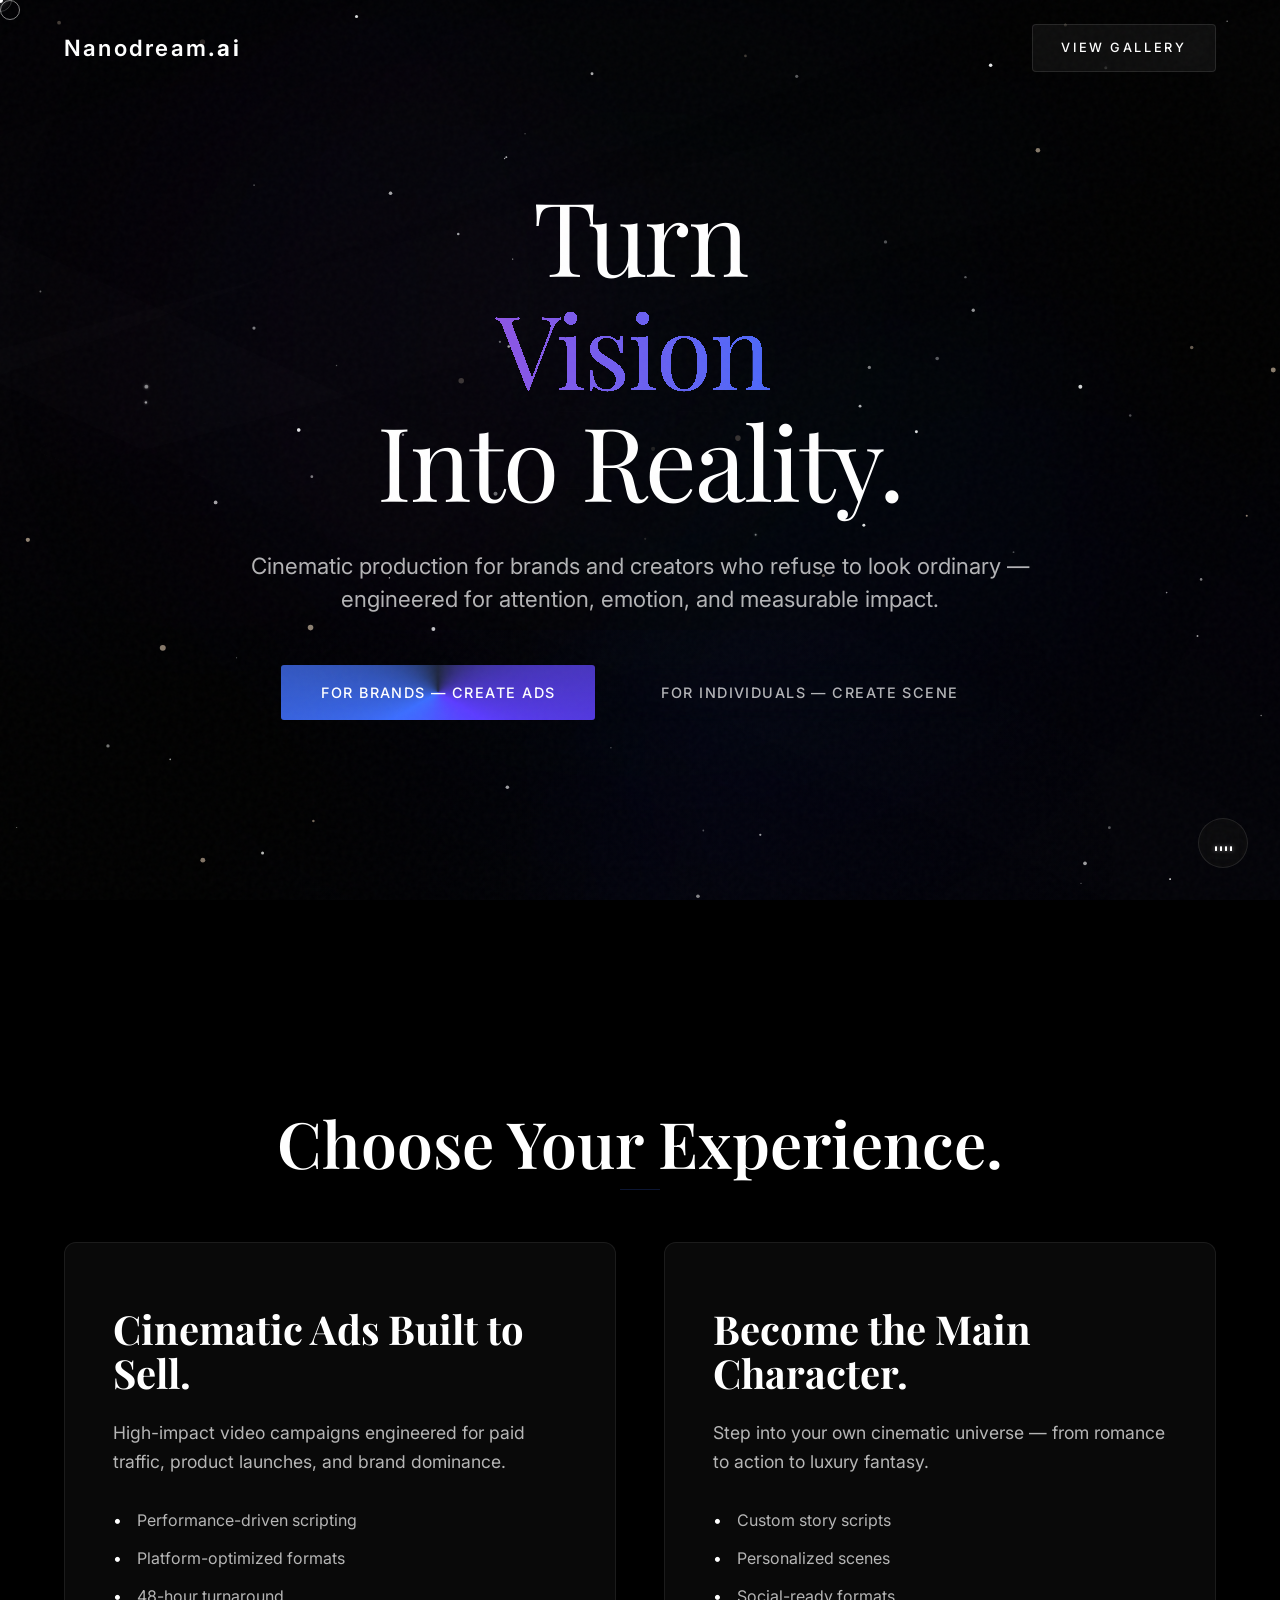
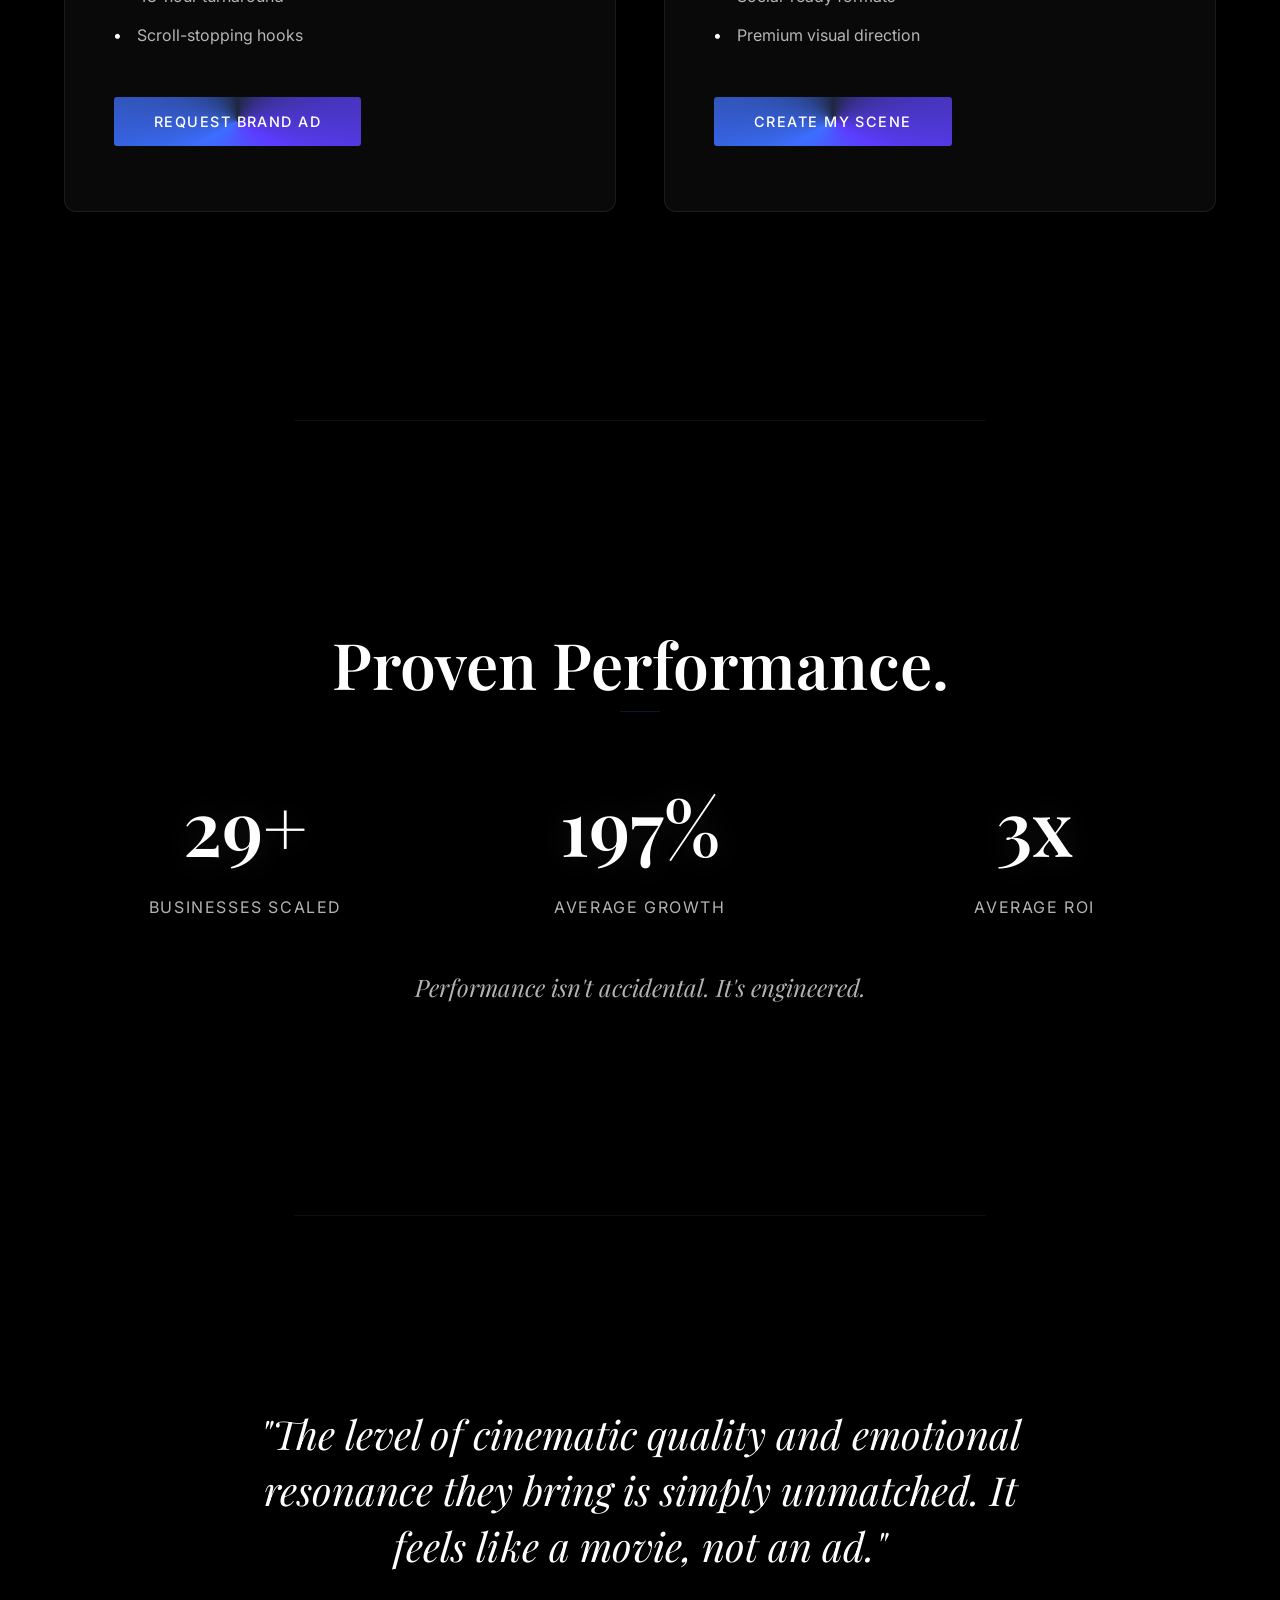
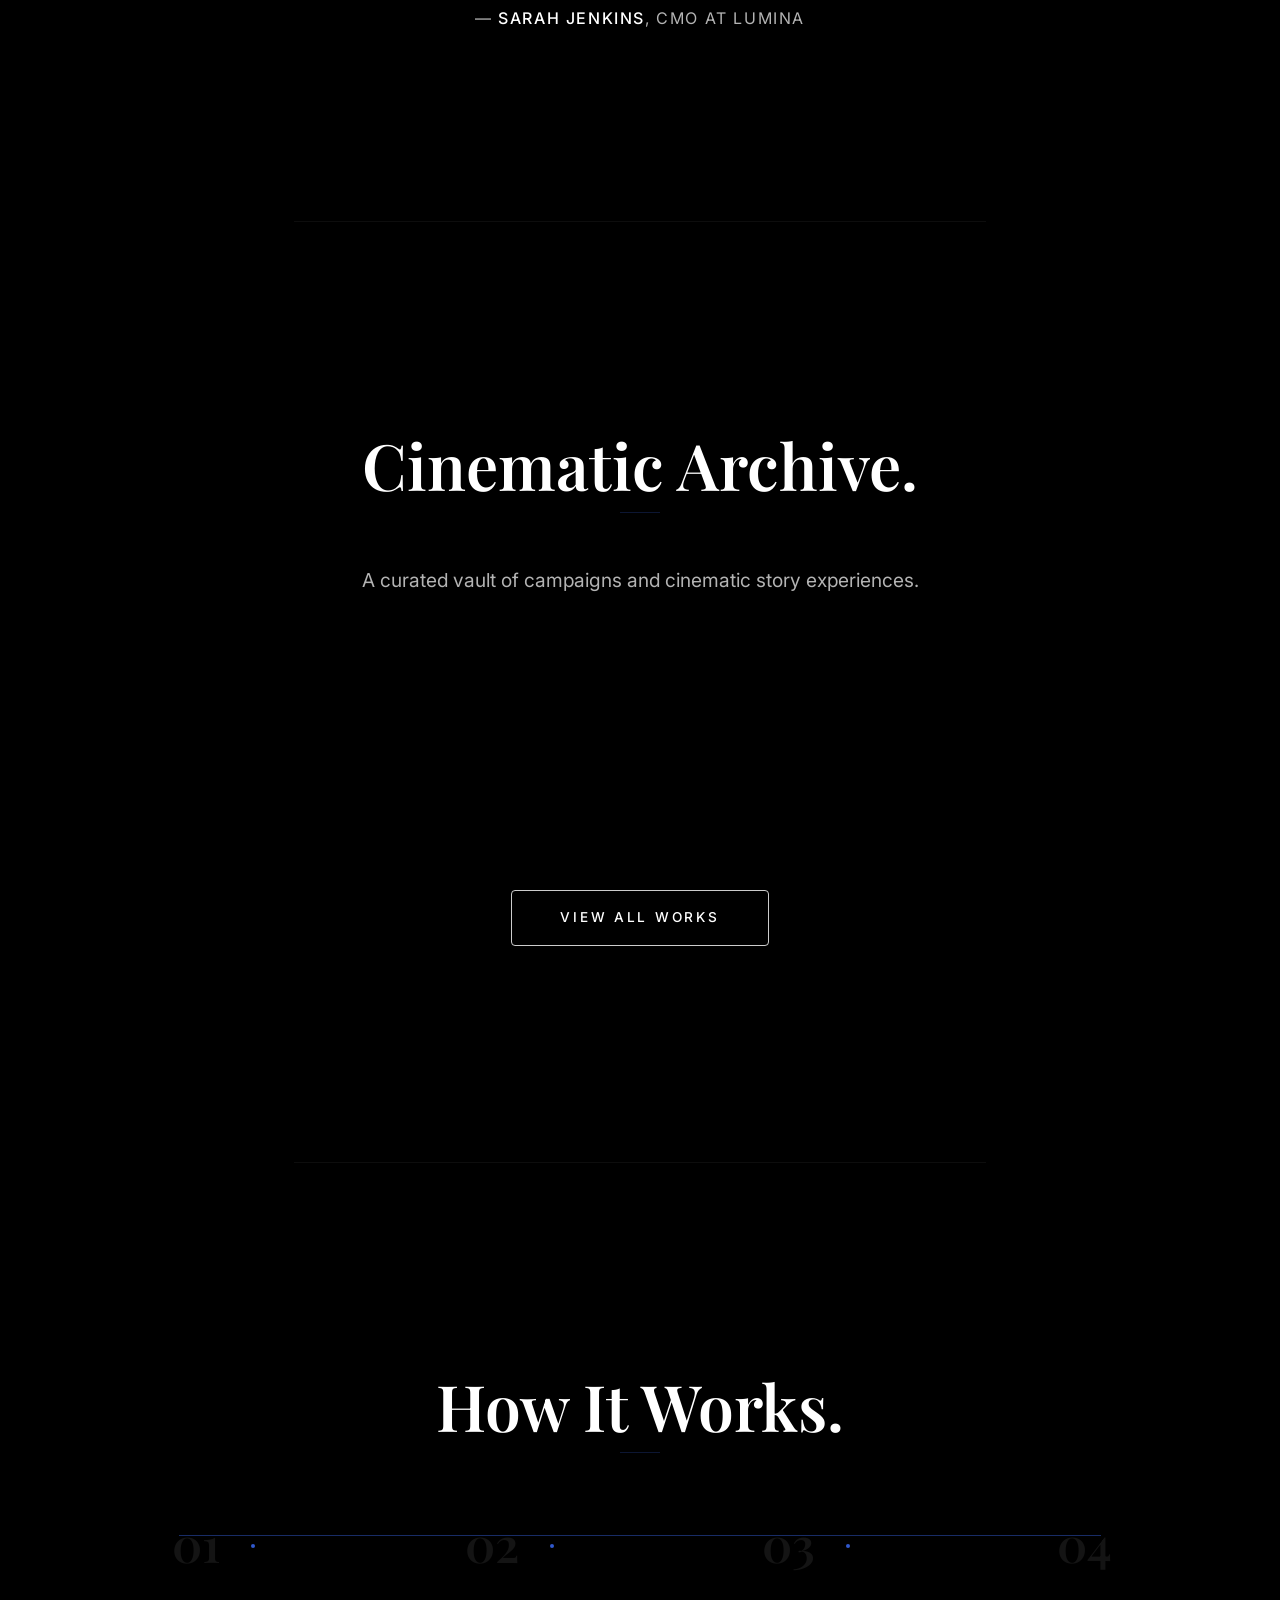
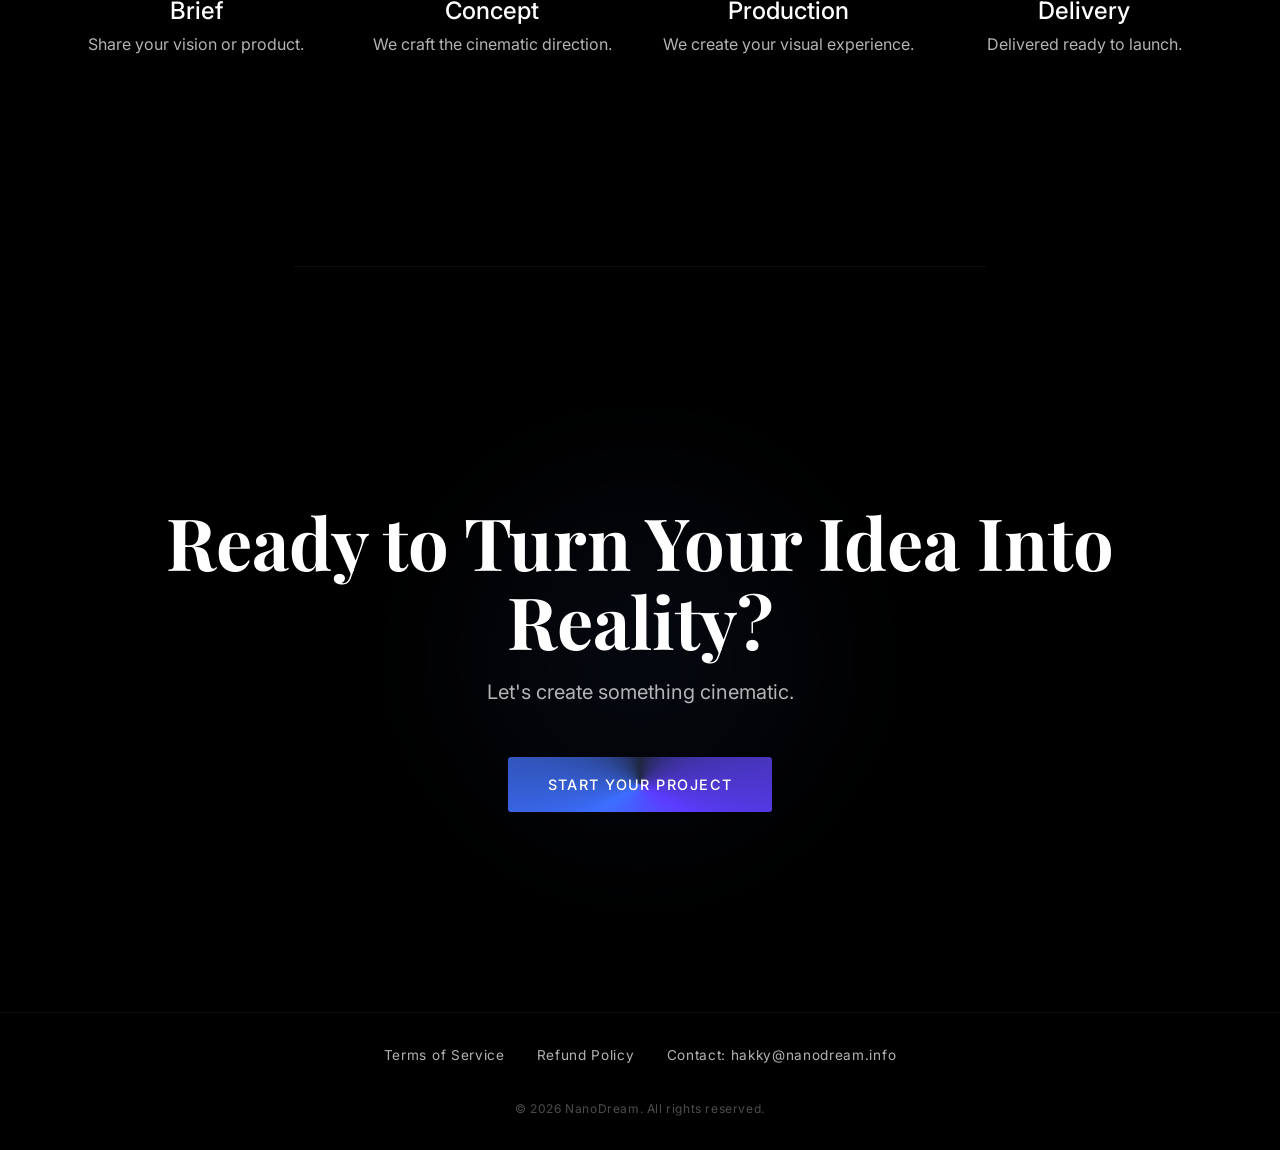
==== commit e17fc429: "Add files via upload" ====
--- a/index.html
+++ b/index.html
@@ -360,6 +360,20 @@
         </div>
     </div>
 
+    <!-- Global Site Footer -->
+    <footer class="site-footer">
+        <div class="footer-content">
+            <div class="footer-links">
+                <a href="terms-of-service.html" class="footer-link">Terms of Service</a>
+                <a href="refund-policy.html" class="footer-link">Refund Policy</a>
+                <a href="mailto:hakky@nanodream.info" class="footer-link">Contact: hakky@nanodream.info</a>
+            </div>
+            <div class="footer-copyright">
+                © 2026 NanoDream. All rights reserved.
+            </div>
+        </div>
+    </footer>
+
     <div class="custom-cursor" id="custom-cursor"></div>
     <script src="https://player.vimeo.com/api/player.js"></script>
     <script src="script.js"></script>
--- a/styles.css
+++ b/styles.css
@@ -1797,6 +1797,52 @@
     margin-top: 2.5rem;
 }
 
+/* --- Global Site Footer --- */
+.site-footer {
+    width: 100%;
+    padding: 2rem 5vw;
+    text-align: center;
+    border-top: 1px solid rgba(255, 255, 255, 0.05);
+    background: transparent;
+    z-index: 10;
+    position: relative;
+    margin-top: 4rem;
+}
+
+.footer-content {
+    display: flex;
+    flex-direction: column;
+    align-items: center;
+    gap: 1rem;
+}
+
+.footer-links {
+    display: flex;
+    gap: 2rem;
+    flex-wrap: wrap;
+    justify-content: center;
+}
+
+.footer-link {
+    color: var(--text-muted);
+    font-size: 0.85rem;
+    text-decoration: none;
+    letter-spacing: 0.05em;
+    transition: color 0.3s ease;
+}
+
+.footer-link:hover {
+    color: #fff;
+    text-decoration: underline;
+}
+
+.footer-copyright {
+    color: rgba(255, 255, 255, 0.3);
+    font-size: 0.75rem;
+    letter-spacing: 0.05em;
+    margin-top: 1rem;
+}
+
 /* Responsive constraints */
 @media (max-width: 1024px) {
     .glass-card {
